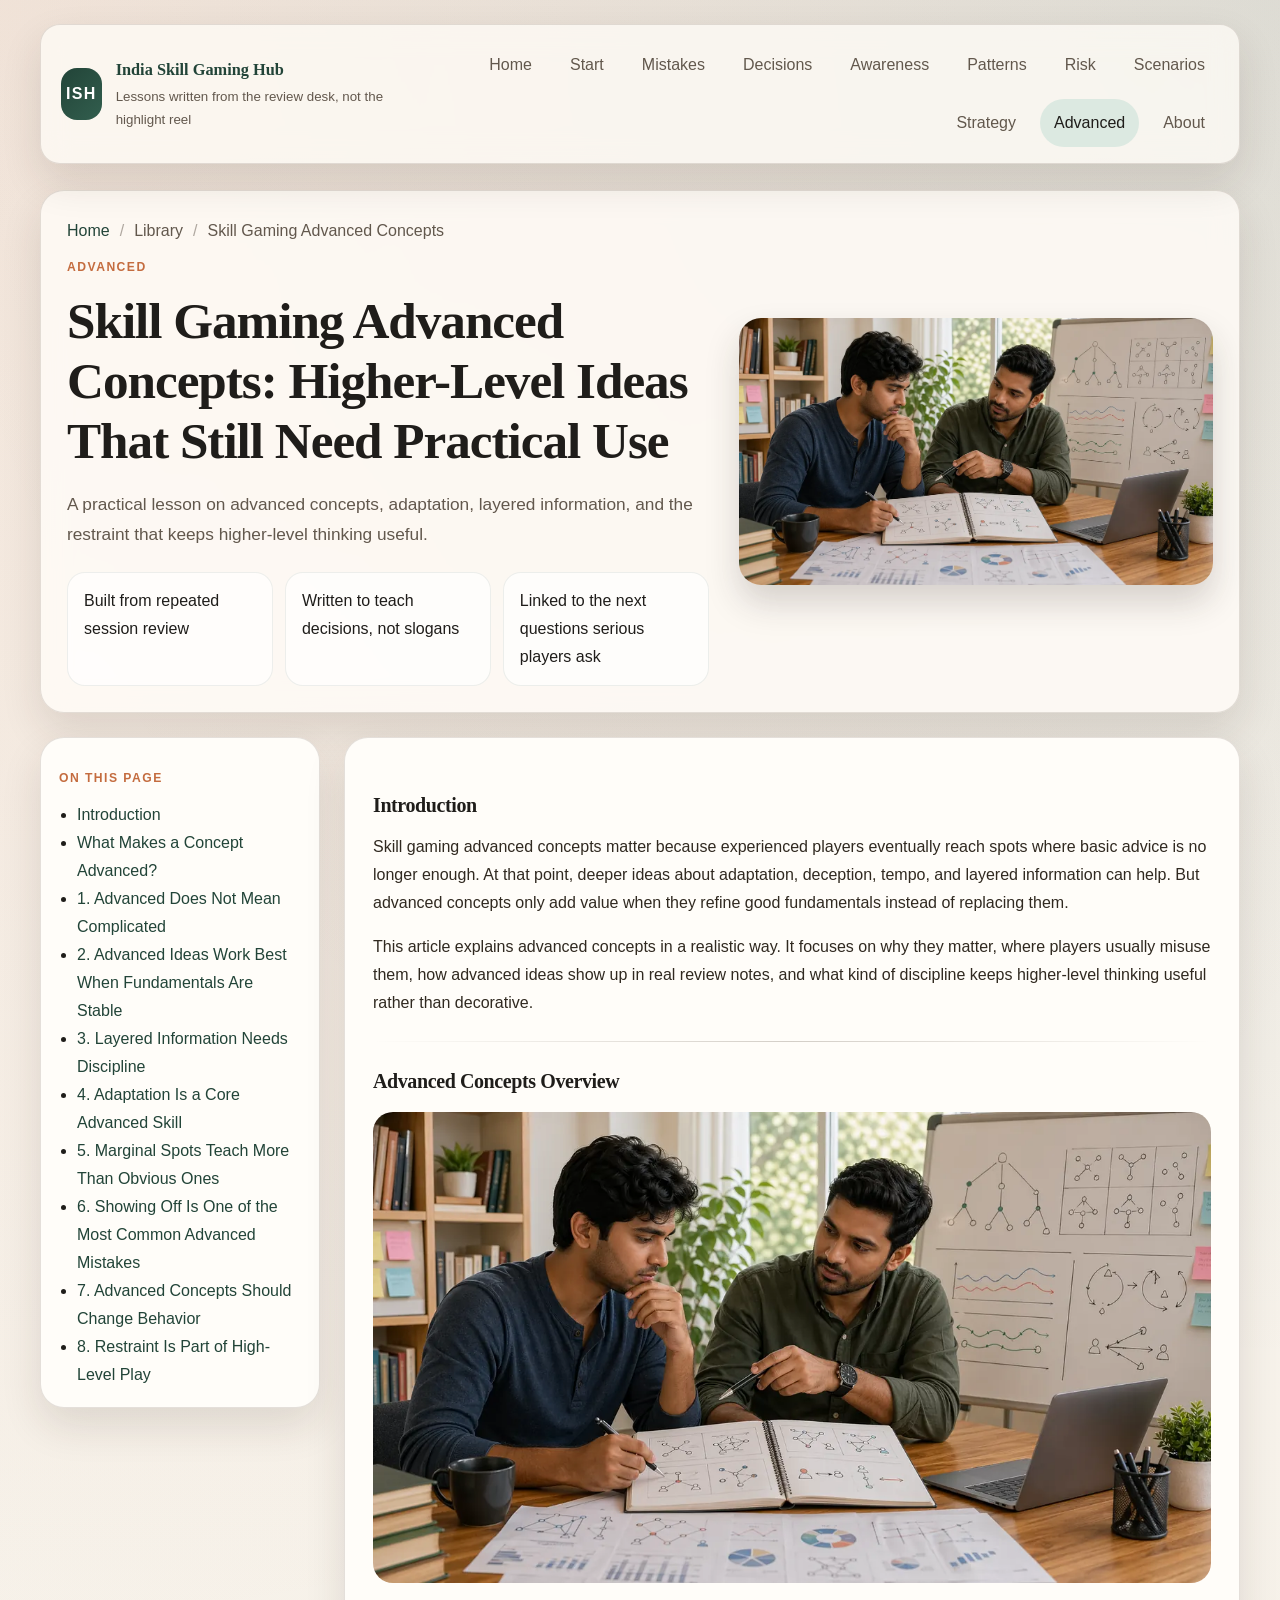
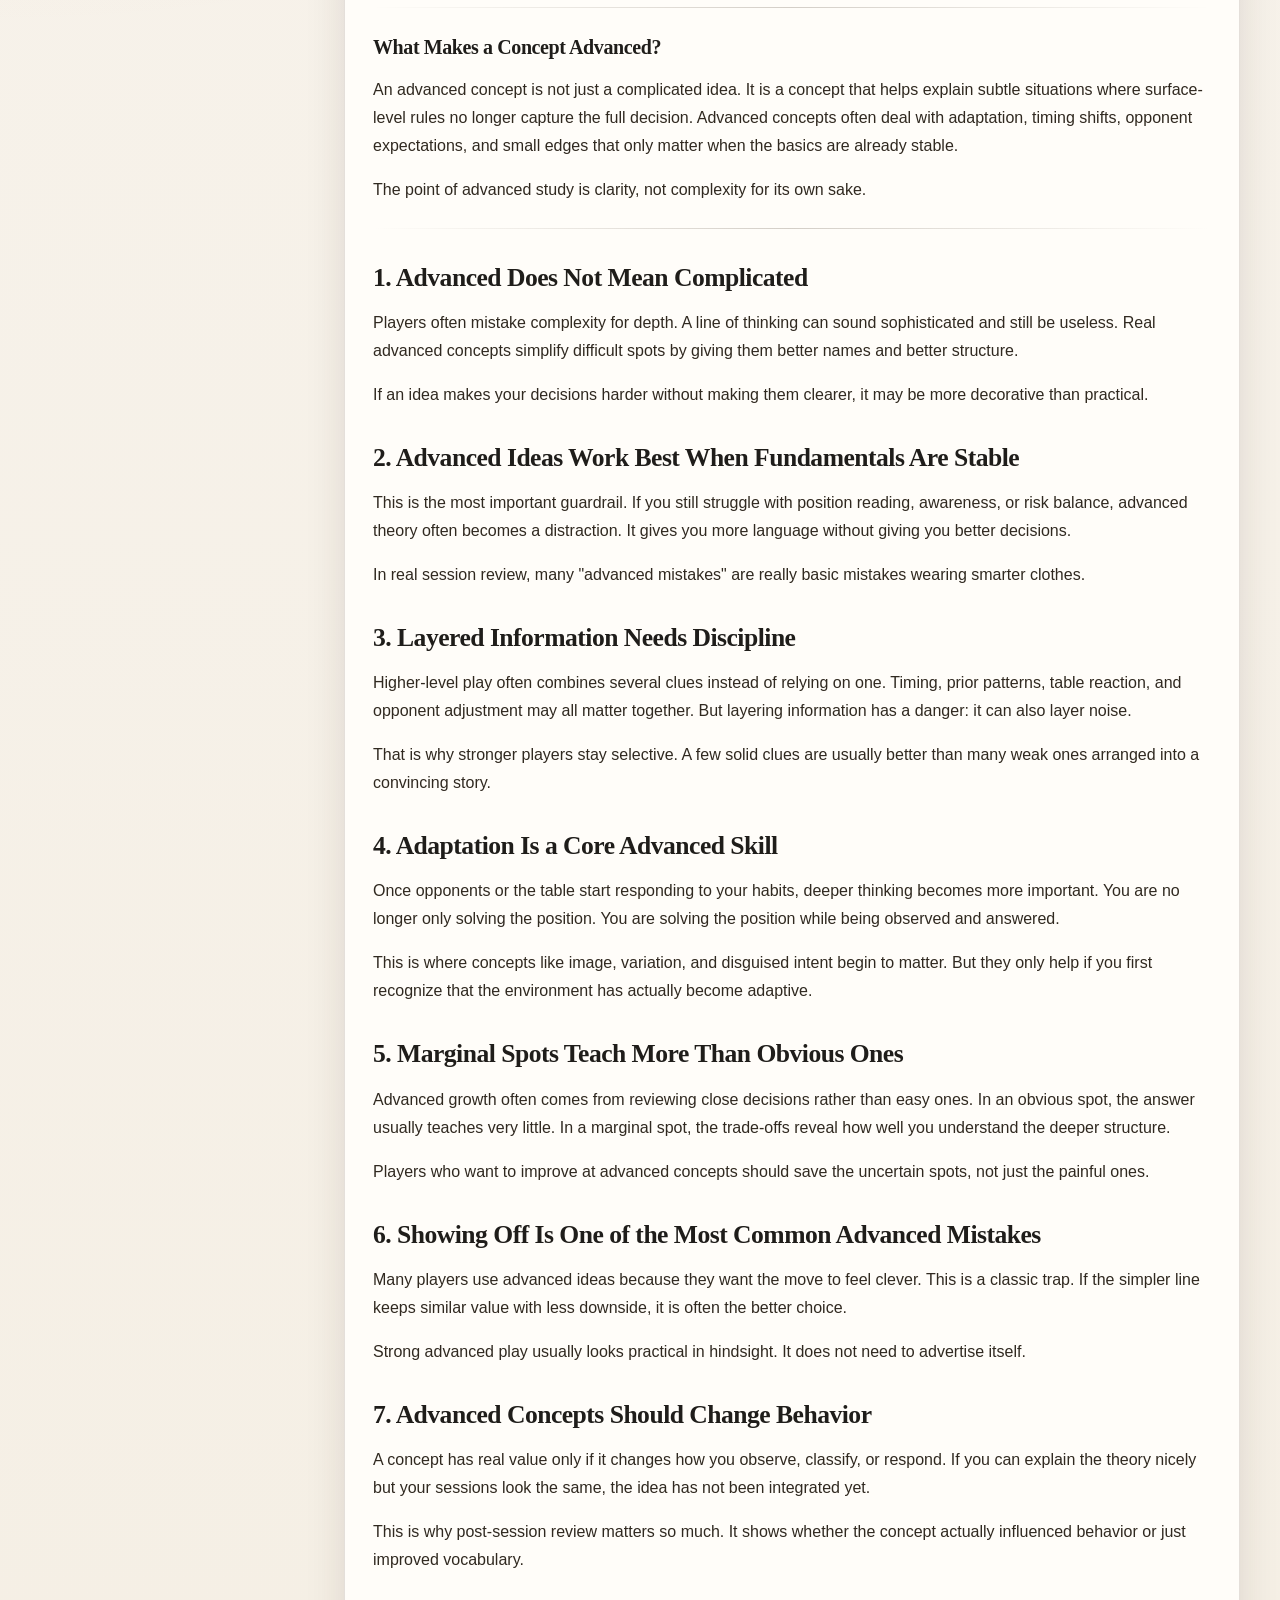
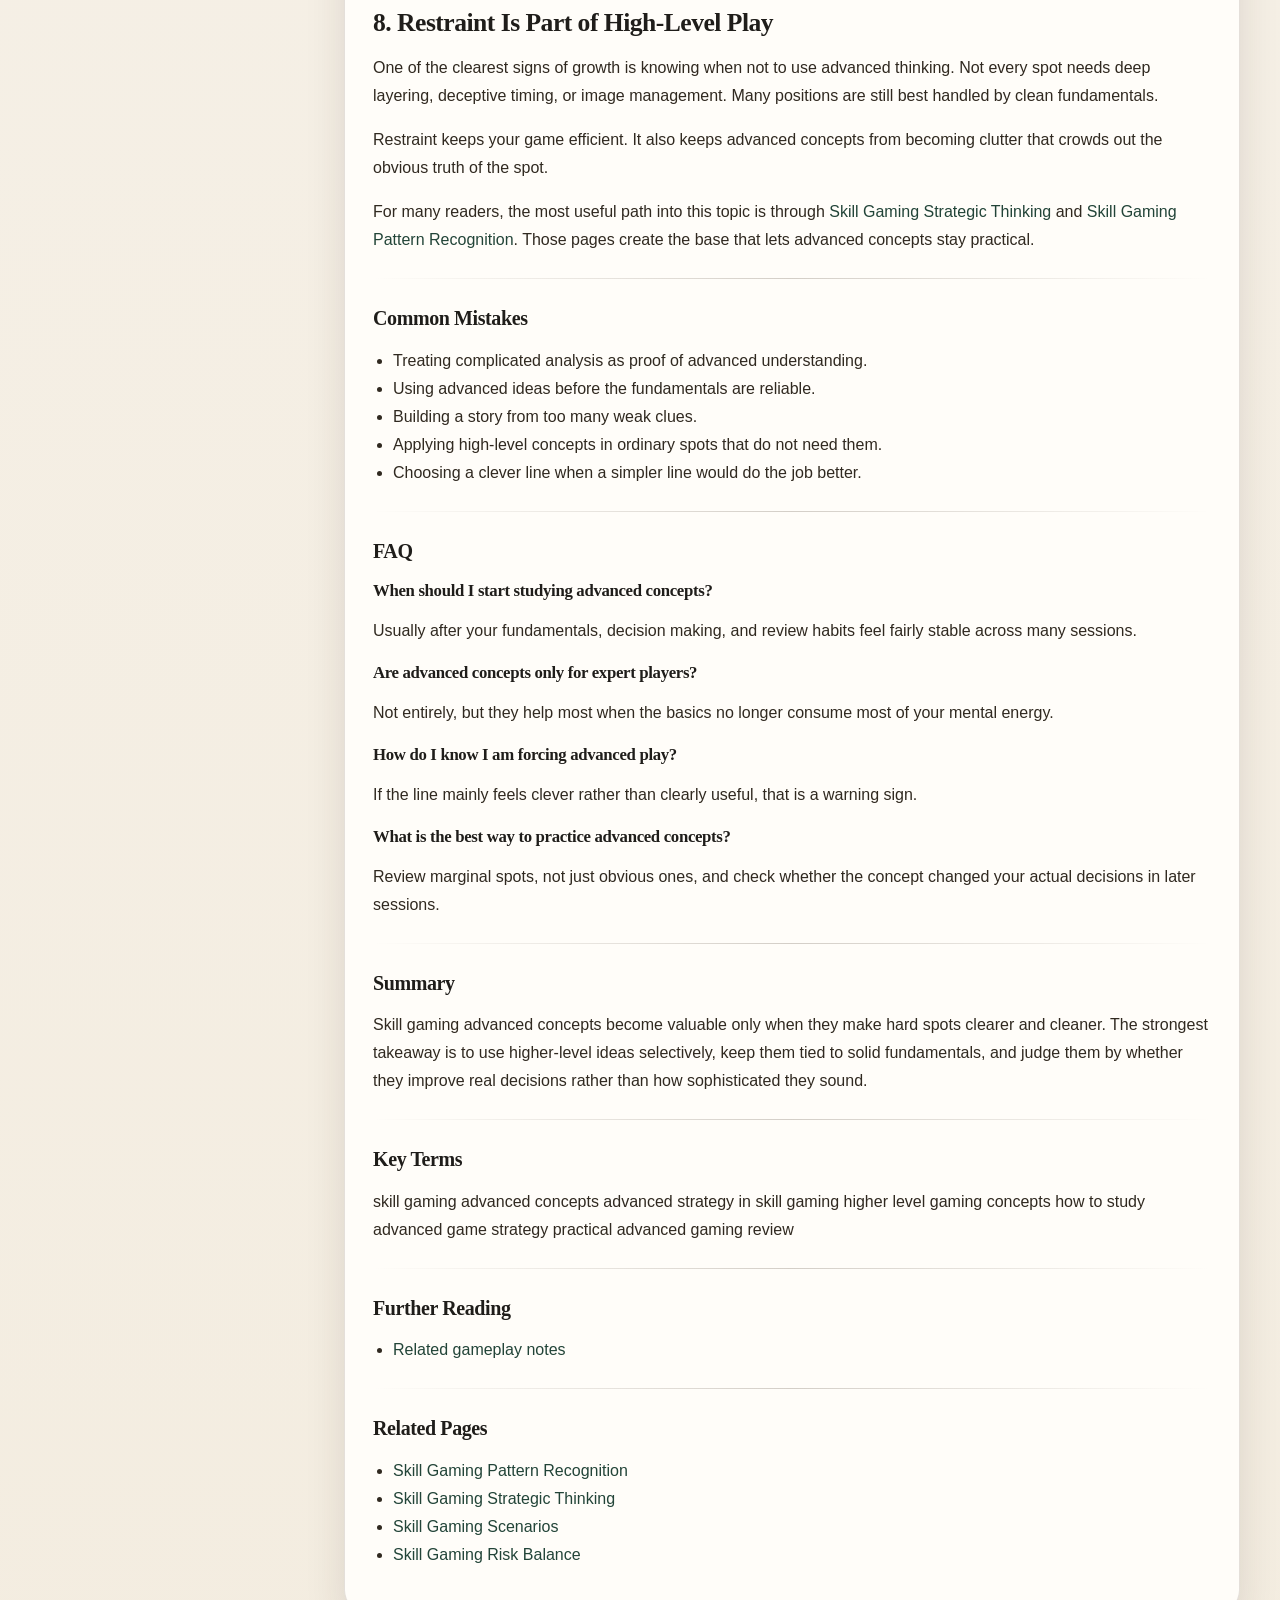
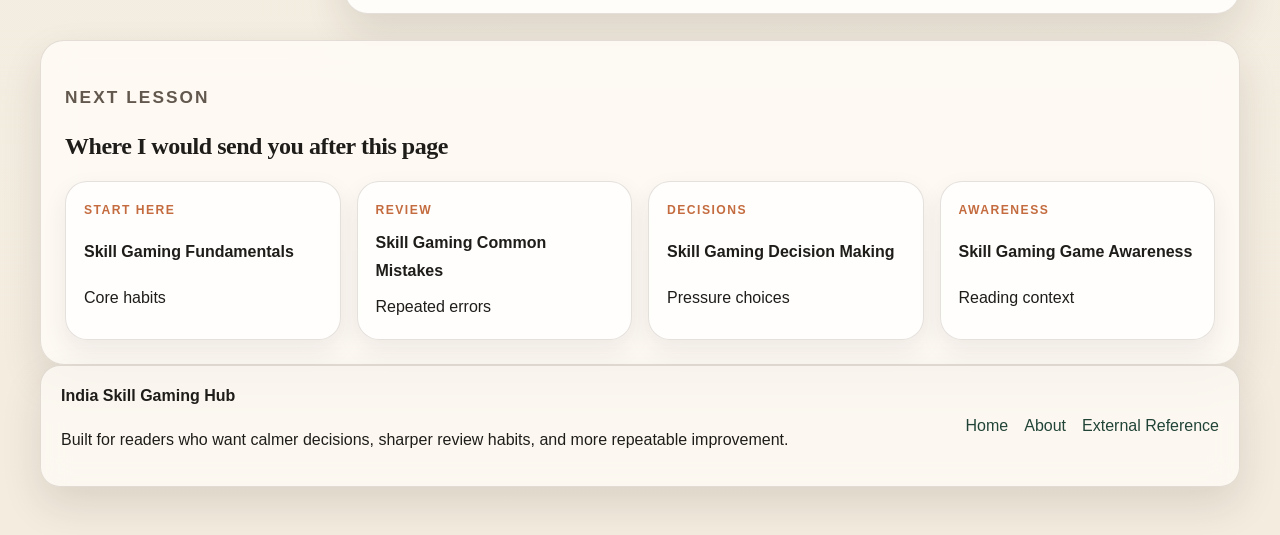
==== advanced-concepts.html @ d425c2c8 "feat: 更新图片格式为webp并优化内容 - 将PNG图片转换为更高效的WEBP格式 - 更新所有内容页面的图片引用 - 优化README和首页内容描述 - 添加移动端导航菜单功能 - 完善网站结" ====
<!doctype html>
<html lang="en">
<head>
  <meta charset="utf-8" />
  <meta name="viewport" content="width=device-width, initial-scale=1" />
  <title>Skill Gaming Advanced Concepts: Higher-Level Ideas That Still Need Practical Use</title>
  <meta name="description" content="A practical lesson on advanced concepts, adaptation, layered information, and the restraint that keeps higher-level thinking useful." />
  <link rel="canonical" href="https://market-lab-cmd.github.io/india-skill-gaming-hub/advanced-concepts.html" />
  <meta property="og:type" content="article" />
  <meta property="og:title" content="Skill Gaming Advanced Concepts: Higher-Level Ideas That Still Need Practical Use" />
  <meta property="og:description" content="A practical lesson on advanced concepts, adaptation, layered information, and the restraint that keeps higher-level thinking useful." />
  <meta property="og:url" content="https://market-lab-cmd.github.io/india-skill-gaming-hub/advanced-concepts.html" />
  <meta property="og:image" content="https://market-lab-cmd.github.io/india-skill-gaming-hub/assets/images/advanced-concepts.webp" />
  <meta name="twitter:card" content="summary_large_image" />
  <meta name="twitter:title" content="Skill Gaming Advanced Concepts: Higher-Level Ideas That Still Need Practical Use" />
  <meta name="twitter:description" content="A practical lesson on advanced concepts, adaptation, layered information, and the restraint that keeps higher-level thinking useful." />
  <meta name="twitter:image" content="https://market-lab-cmd.github.io/india-skill-gaming-hub/assets/images/advanced-concepts.webp" />
  <link rel="stylesheet" href="assets/css/index.css" />
  <script type="application/ld+json">{
  "@context": "https://schema.org",
  "@type": "Article",
  "headline": "Skill Gaming Advanced Concepts: Higher-Level Ideas That Still Need Practical Use",
  "description": "A practical lesson on advanced concepts, adaptation, layered information, and the restraint that keeps higher-level thinking useful.",
  "image": "https://market-lab-cmd.github.io/india-skill-gaming-hub/assets/images/advanced-concepts.webp",
  "url": "https://market-lab-cmd.github.io/india-skill-gaming-hub/advanced-concepts.html",
  "inLanguage": "en",
  "publisher": {
    "@type": "Organization",
    "name": "India Skill Gaming Hub"
  }
}</script>
</head>
<body data-page="advanced-concepts">
  <div class="site-shell">
    <header class="site-header">
      <a class="brand" href="index.html">
        <span class="brand-mark">ISH</span>
        <span>
          <strong>India Skill Gaming Hub</strong>
          <small>Lessons written from the review desk, not the highlight reel</small>
        </span>
      </a>
      <button class="menu-toggle" type="button" aria-expanded="false" aria-controls="site-nav">Menu</button>
      <nav id="site-nav" class="site-nav"><a href="index.html">Home</a><a href="fundamentals.html">Start</a><a href="common-mistakes.html">Mistakes</a><a href="decision-making.html">Decisions</a><a href="game-awareness.html">Awareness</a><a href="pattern-recognition.html">Patterns</a><a href="risk-balance.html">Risk</a><a href="scenarios.html">Scenarios</a><a href="strategic-thinking.html">Strategy</a><a href="advanced-concepts.html" class="active">Advanced</a><a href="readme.html">About</a></nav>
    </header>
    <main>
      <section class="hero article-hero">
        <div class="hero-copy">
          <nav class="breadcrumbs"><a href="index.html">Home</a><span>Library</span><span>Skill Gaming Advanced Concepts</span></nav>
          <p class="eyebrow">Advanced</p>
          <h1>Skill Gaming Advanced Concepts: Higher-Level Ideas That Still Need Practical Use</h1>
          <p class="hero-summary">A practical lesson on advanced concepts, adaptation, layered information, and the restraint that keeps higher-level thinking useful.</p>
          <div class="hero-points">
            <span>Built from repeated session review</span>
            <span>Written to teach decisions, not slogans</span>
            <span>Linked to the next questions serious players ask</span>
          </div>
        </div>
        <div class="hero-visual">
          <img src="assets/images/advanced-concepts.webp" alt="Skill Gaming Advanced Concepts: Higher-Level Ideas That Still Need Practical Use" loading="eager" />
        </div>
      </section>
      <section class="page-layout">
        <aside class="page-toc"><div class="toc-card"><p class="toc-label">On This Page</p><ul><li><a href="#introduction">Introduction</a></li><li><a href="#what-makes-a-concept-advanced">What Makes a Concept Advanced?</a></li><li><a href="#1-advanced-does-not-mean-complicated">1. Advanced Does Not Mean Complicated</a></li><li><a href="#2-advanced-ideas-work-best-when-fundamentals-are-stable">2. Advanced Ideas Work Best When Fundamentals Are Stable</a></li><li><a href="#3-layered-information-needs-discipline">3. Layered Information Needs Discipline</a></li><li><a href="#4-adaptation-is-a-core-advanced-skill">4. Adaptation Is a Core Advanced Skill</a></li><li><a href="#5-marginal-spots-teach-more-than-obvious-ones">5. Marginal Spots Teach More Than Obvious Ones</a></li><li><a href="#6-showing-off-is-one-of-the-most-common-advanced-mistakes">6. Showing Off Is One of the Most Common Advanced Mistakes</a></li><li><a href="#7-advanced-concepts-should-change-behavior">7. Advanced Concepts Should Change Behavior</a></li><li><a href="#8-restraint-is-part-of-high-level-play">8. Restraint Is Part of High-Level Play</a></li></ul></div></aside>
        <article class="article-card">
          <div class="article-body"><h3 id="introduction">Introduction</h3>
<p>Skill gaming advanced concepts matter because experienced players eventually reach spots where basic advice is no longer enough. At that point, deeper ideas about adaptation, deception, tempo, and layered information can help. But advanced concepts only add value when they refine good fundamentals instead of replacing them.</p>
<p>This article explains advanced concepts in a realistic way. It focuses on why they matter, where players usually misuse them, how advanced ideas show up in real review notes, and what kind of discipline keeps higher-level thinking useful rather than decorative.</p>
<hr class="divider" />
<h3 id="advanced-concepts-overview">Advanced Concepts Overview</h3>
<figure class="feature-image"><img src="assets/images/advanced-concepts.webp" alt="Skill gaming advanced concepts study scene with layered notes, diagrams, and a calm educational strategy environment" loading="lazy" /></figure>
<hr class="divider" />
<h3 id="what-makes-a-concept-advanced">What Makes a Concept Advanced?</h3>
<p>An advanced concept is not just a complicated idea. It is a concept that helps explain subtle situations where surface-level rules no longer capture the full decision. Advanced concepts often deal with adaptation, timing shifts, opponent expectations, and small edges that only matter when the basics are already stable.</p>
<p>The point of advanced study is clarity, not complexity for its own sake.</p>
<hr class="divider" />
<section class="article-section"><h2 id="1-advanced-does-not-mean-complicated">1. Advanced Does Not Mean Complicated</h2></section>
<p>Players often mistake complexity for depth. A line of thinking can sound sophisticated and still be useless. Real advanced concepts simplify difficult spots by giving them better names and better structure.</p>
<p>If an idea makes your decisions harder without making them clearer, it may be more decorative than practical.</p>
<section class="article-section"><h2 id="2-advanced-ideas-work-best-when-fundamentals-are-stable">2. Advanced Ideas Work Best When Fundamentals Are Stable</h2></section>
<p>This is the most important guardrail. If you still struggle with position reading, awareness, or risk balance, advanced theory often becomes a distraction. It gives you more language without giving you better decisions.</p>
<p>In real session review, many &quot;advanced mistakes&quot; are really basic mistakes wearing smarter clothes.</p>
<section class="article-section"><h2 id="3-layered-information-needs-discipline">3. Layered Information Needs Discipline</h2></section>
<p>Higher-level play often combines several clues instead of relying on one. Timing, prior patterns, table reaction, and opponent adjustment may all matter together. But layering information has a danger: it can also layer noise.</p>
<p>That is why stronger players stay selective. A few solid clues are usually better than many weak ones arranged into a convincing story.</p>
<section class="article-section"><h2 id="4-adaptation-is-a-core-advanced-skill">4. Adaptation Is a Core Advanced Skill</h2></section>
<p>Once opponents or the table start responding to your habits, deeper thinking becomes more important. You are no longer only solving the position. You are solving the position while being observed and answered.</p>
<p>This is where concepts like image, variation, and disguised intent begin to matter. But they only help if you first recognize that the environment has actually become adaptive.</p>
<section class="article-section"><h2 id="5-marginal-spots-teach-more-than-obvious-ones">5. Marginal Spots Teach More Than Obvious Ones</h2></section>
<p>Advanced growth often comes from reviewing close decisions rather than easy ones. In an obvious spot, the answer usually teaches very little. In a marginal spot, the trade-offs reveal how well you understand the deeper structure.</p>
<p>Players who want to improve at advanced concepts should save the uncertain spots, not just the painful ones.</p>
<section class="article-section"><h2 id="6-showing-off-is-one-of-the-most-common-advanced-mistakes">6. Showing Off Is One of the Most Common Advanced Mistakes</h2></section>
<p>Many players use advanced ideas because they want the move to feel clever. This is a classic trap. If the simpler line keeps similar value with less downside, it is often the better choice.</p>
<p>Strong advanced play usually looks practical in hindsight. It does not need to advertise itself.</p>
<section class="article-section"><h2 id="7-advanced-concepts-should-change-behavior">7. Advanced Concepts Should Change Behavior</h2></section>
<p>A concept has real value only if it changes how you observe, classify, or respond. If you can explain the theory nicely but your sessions look the same, the idea has not been integrated yet.</p>
<p>This is why post-session review matters so much. It shows whether the concept actually influenced behavior or just improved vocabulary.</p>
<section class="article-section"><h2 id="8-restraint-is-part-of-high-level-play">8. Restraint Is Part of High-Level Play</h2></section>
<p>One of the clearest signs of growth is knowing when not to use advanced thinking. Not every spot needs deep layering, deceptive timing, or image management. Many positions are still best handled by clean fundamentals.</p>
<p>Restraint keeps your game efficient. It also keeps advanced concepts from becoming clutter that crowds out the obvious truth of the spot.</p>
<p>For many readers, the most useful path into this topic is through <a href="strategic-thinking.html">Skill Gaming Strategic Thinking</a> and <a href="pattern-recognition.html">Skill Gaming Pattern Recognition</a>. Those pages create the base that lets advanced concepts stay practical.</p>
<hr class="divider" />
<h3 id="common-mistakes">Common Mistakes</h3>
<ul><li>Treating complicated analysis as proof of advanced understanding.</li><li>Using advanced ideas before the fundamentals are reliable.</li><li>Building a story from too many weak clues.</li><li>Applying high-level concepts in ordinary spots that do not need them.</li><li>Choosing a clever line when a simpler line would do the job better.</li></ul>
<hr class="divider" />
<h3 id="faq">FAQ</h3>
<h4 id="8-restraint-is-part-of-high-level-play-when-should-i-start-studying-advanced-concepts">When should I start studying advanced concepts?</h4>
<p>Usually after your fundamentals, decision making, and review habits feel fairly stable across many sessions.</p>
<h4 id="8-restraint-is-part-of-high-level-play-are-advanced-concepts-only-for-expert-players">Are advanced concepts only for expert players?</h4>
<p>Not entirely, but they help most when the basics no longer consume most of your mental energy.</p>
<h4 id="8-restraint-is-part-of-high-level-play-how-do-i-know-i-am-forcing-advanced-play">How do I know I am forcing advanced play?</h4>
<p>If the line mainly feels clever rather than clearly useful, that is a warning sign.</p>
<h4 id="8-restraint-is-part-of-high-level-play-what-is-the-best-way-to-practice-advanced-concepts">What is the best way to practice advanced concepts?</h4>
<p>Review marginal spots, not just obvious ones, and check whether the concept changed your actual decisions in later sessions.</p>
<hr class="divider" />
<h3 id="summary">Summary</h3>
<p>Skill gaming advanced concepts become valuable only when they make hard spots clearer and cleaner. The strongest takeaway is to use higher-level ideas selectively, keep them tied to solid fundamentals, and judge them by whether they improve real decisions rather than how sophisticated they sound.</p>
<hr class="divider" />
<h3 id="key-terms">Key Terms</h3>
<p>skill gaming advanced concepts advanced strategy in skill gaming higher level gaming concepts how to study advanced game strategy practical advanced gaming review</p>
<hr class="divider" />
<h3 id="further-reading">Further Reading</h3>
<ul><li><a href="https://market-lab-cmd.github.io/india-skill-gaming-hub/" target="_blank" rel="noopener noreferrer">Related gameplay notes</a></li></ul>
<hr class="divider" />
<h3 id="related-pages">Related Pages</h3>
<ul><li><a href="pattern-recognition.html">Skill Gaming Pattern Recognition</a></li><li><a href="strategic-thinking.html">Skill Gaming Strategic Thinking</a></li><li><a href="scenarios.html">Skill Gaming Scenarios</a></li><li><a href="risk-balance.html">Skill Gaming Risk Balance</a></li></ul></div>
        </article>
      </section>
      <section class="related-strip">
        <div class="section-heading">
          <p class="eyebrow">Next Lesson</p>
          <h2>Where I would send you after this page</h2>
        </div>
        <div class="mini-grid"><a class="mini-card" href="fundamentals.html"><span class="mini-eyebrow">Start Here</span><strong>Skill Gaming Fundamentals</strong><span>Core habits</span></a><a class="mini-card" href="common-mistakes.html"><span class="mini-eyebrow">Review</span><strong>Skill Gaming Common Mistakes</strong><span>Repeated errors</span></a><a class="mini-card" href="decision-making.html"><span class="mini-eyebrow">Decisions</span><strong>Skill Gaming Decision Making</strong><span>Pressure choices</span></a><a class="mini-card" href="game-awareness.html"><span class="mini-eyebrow">Awareness</span><strong>Skill Gaming Game Awareness</strong><span>Reading context</span></a></div>
      </section>
    </main>
    <footer class="site-footer">
      <div>
        <strong>India Skill Gaming Hub</strong>
        <p>Built for readers who want calmer decisions, sharper review habits, and more repeatable improvement.</p>
      </div>
      <div class="footer-links">
        <a href="index.html">Home</a>
        <a href="readme.html">About</a>
        <a href="https://market-lab-cmd.github.io/india-skill-gaming-hub/">External Reference</a>
      </div>
    </footer>
  </div>
  <script src="assets/js/index.js"></script>
</body>
</html>
---- assets/css/index.css ----
:root {
  --bg: #f6f0e7;
  --bg-soft: #fbf7f1;
  --surface: rgba(255, 252, 247, 0.84);
  --surface-strong: #fffdf9;
  --text: #1f1d1a;
  --muted: #62584d;
  --line: rgba(73, 58, 42, 0.15);
  --brand: #224438;
  --brand-soft: #dce9e1;
  --accent: #c46c3f;
  --shadow: 0 18px 40px rgba(49, 37, 25, 0.12);
  --radius: 24px;
  --radius-sm: 16px;
  --content-width: 1200px;
}

* {
  box-sizing: border-box;
}

html {
  scroll-behavior: smooth;
}

body {
  margin: 0;
  color: var(--text);
  background:
    radial-gradient(circle at top left, rgba(196, 108, 63, 0.12), transparent 30%),
    radial-gradient(circle at top right, rgba(34, 68, 56, 0.12), transparent 25%),
    linear-gradient(180deg, #f8f4ee 0%, #f3ecdf 100%);
  font-family: "Segoe UI", "Trebuchet MS", Arial, sans-serif;
  line-height: 1.75;
}

img {
  max-width: 100%;
  display: block;
}

a {
  color: var(--brand);
  text-decoration: none;
}

a:hover {
  text-decoration: underline;
}

code {
  padding: 0.12rem 0.42rem;
  border-radius: 999px;
  background: rgba(34, 68, 56, 0.08);
  font-family: Consolas, "Courier New", monospace;
  font-size: 0.95em;
}

.site-shell {
  width: min(calc(100% - 32px), var(--content-width));
  margin: 0 auto;
  padding: 24px 0 48px;
}

.site-header,
.site-footer,
.hero,
.story-panel,
.hub-grid-section,
.pathway-panel,
.article-card,
.toc-card,
.related-strip {
  backdrop-filter: blur(14px);
}

.site-header,
.site-footer {
  display: flex;
  align-items: center;
  justify-content: space-between;
  gap: 20px;
  padding: 16px 20px;
  border: 1px solid var(--line);
  border-radius: 20px;
  background: rgba(255, 252, 247, 0.75);
  box-shadow: var(--shadow);
}

.site-header {
  position: sticky;
  top: 14px;
  z-index: 10;
}

.brand {
  display: inline-flex;
  align-items: center;
  gap: 14px;
  min-width: 0;
}

.brand:hover {
  text-decoration: none;
}

.brand-mark {
  display: inline-grid;
  place-items: center;
  width: 52px;
  height: 52px;
  border-radius: 16px;
  background: linear-gradient(135deg, var(--brand), #325e4e);
  color: #fff;
  font-weight: 700;
  letter-spacing: 0.08em;
}

.brand strong,
.brand small {
  display: block;
}

.brand strong {
  font-family: "Palatino Linotype", "Book Antiqua", Palatino, serif;
  font-size: 1.02rem;
}

.brand small {
  color: var(--muted);
}

.site-nav {
  display: flex;
  flex-wrap: wrap;
  gap: 10px;
  justify-content: flex-end;
}

.site-nav a {
  padding: 10px 14px;
  border-radius: 999px;
  color: var(--muted);
  transition: 0.2s ease;
}

.site-nav a.active,
.site-nav a:hover {
  color: var(--text);
  background: var(--brand-soft);
  text-decoration: none;
}

.menu-toggle {
  display: none;
  border: 0;
  background: var(--brand);
  color: #fff;
  border-radius: 999px;
  padding: 10px 16px;
  font: inherit;
}

.hero,
.story-panel,
.hub-grid-section,
.pathway-panel,
.related-strip {
  margin-top: 26px;
  border: 1px solid var(--line);
  border-radius: var(--radius);
  background: var(--surface);
  box-shadow: var(--shadow);
}

.hero {
  display: grid;
  grid-template-columns: minmax(0, 1.15fr) minmax(300px, 0.85fr);
  gap: 30px;
  padding: 26px;
  align-items: center;
}

.hero-copy h1,
.section-heading h2,
.article-card h1,
.article-card h2,
.article-card h3,
.article-card h4 {
  font-family: "Palatino Linotype", "Book Antiqua", Palatino, serif;
  line-height: 1.18;
  letter-spacing: -0.02em;
}

.hero-copy h1 {
  margin: 10px 0 14px;
  font-size: clamp(2.4rem, 4vw, 4.6rem);
}

.eyebrow,
.toc-label,
.guide-meta,
.mini-eyebrow {
  text-transform: uppercase;
  letter-spacing: 0.12em;
  font-weight: 700;
  font-size: 0.76rem;
  color: var(--accent);
}

.hero-summary,
.section-heading p,
.article-intro p:first-child {
  font-size: 1.08rem;
  color: var(--muted);
}

.hero-points,
.hero-actions,
.pathway-steps,
.story-grid,
.guide-grid,
.mini-grid {
  display: grid;
}

.hero-points {
  grid-template-columns: repeat(3, minmax(0, 1fr));
  gap: 12px;
  margin-top: 22px;
}

.hero-points span,
.path-step {
  padding: 14px 16px;
  border-radius: 18px;
  background: rgba(255, 255, 255, 0.64);
  border: 1px solid rgba(34, 68, 56, 0.08);
}

.hero-actions {
  grid-template-columns: repeat(2, max-content);
  gap: 12px;
  margin-top: 20px;
}

.button {
  display: inline-flex;
  align-items: center;
  justify-content: center;
  min-height: 48px;
  padding: 0 20px;
  border-radius: 999px;
  font-weight: 700;
}

.button.primary {
  color: #fff;
  background: linear-gradient(135deg, var(--brand), #335e4f);
}

.button.secondary {
  color: var(--brand);
  background: rgba(34, 68, 56, 0.08);
}

.button:hover {
  text-decoration: none;
}

.hero-visual img,
.guide-card img {
  width: 100%;
  height: auto;
  object-fit: cover;
  border-radius: 22px;
  box-shadow: 0 18px 34px rgba(44, 34, 25, 0.18);
}

.story-panel,
.hub-grid-section,
.pathway-panel,
.related-strip {
  padding: 24px;
}

.section-heading {
  margin-bottom: 20px;
}

.story-grid {
  grid-template-columns: repeat(3, minmax(0, 1fr));
  gap: 18px;
}

.story-card,
.guide-card,
.mini-card {
  border-radius: 22px;
  border: 1px solid var(--line);
  background: rgba(255, 255, 255, 0.72);
  box-shadow: 0 10px 24px rgba(52, 40, 28, 0.08);
}

.story-card {
  padding: 20px;
}

.guide-grid {
  grid-template-columns: repeat(3, minmax(0, 1fr));
  gap: 20px;
}

.guide-card {
  overflow: hidden;
  color: inherit;
}

.guide-card:hover,
.mini-card:hover {
  transform: translateY(-2px);
  transition: transform 0.2s ease;
  text-decoration: none;
}

.guide-card-copy {
  padding: 18px;
}

.guide-card-copy h3 {
  margin: 6px 0 10px;
  font-size: 1.4rem;
}

.guide-meta {
  display: inline-block;
  margin-top: 10px;
}

.pathway-steps {
  gap: 14px;
}

.path-step {
  display: grid;
  grid-template-columns: 38px 1fr;
  gap: 14px;
  align-items: start;
}

.page-layout {
  display: grid;
  grid-template-columns: minmax(0, 280px) minmax(0, 1fr);
  gap: 24px;
  align-items: start;
  margin-top: 24px;
}

.page-toc {
  position: sticky;
  top: 110px;
}

.toc-card,
.article-card {
  border: 1px solid var(--line);
  border-radius: var(--radius);
  background: var(--surface-strong);
  box-shadow: var(--shadow);
}

.toc-card {
  padding: 18px;
}

.toc-card ul {
  margin: 12px 0 0;
  padding-left: 18px;
}

.article-card {
  padding: 28px;
}

.article-card h2 {
  margin-top: 34px;
  margin-bottom: 10px;
  font-size: clamp(1.5rem, 2vw, 2rem);
}

.article-card h3 {
  margin-top: 28px;
  margin-bottom: 10px;
  font-size: 1.25rem;
}

.article-card h4 {
  margin-top: 18px;
  margin-bottom: 8px;
  font-size: 1.05rem;
}

.article-card p,
.article-card li {
  color: #302920;
}

.article-card ul {
  padding-left: 20px;
}

.table-wrap {
  overflow-x: auto;
  margin: 18px 0;
}

table {
  width: 100%;
  border-collapse: collapse;
  min-width: 640px;
  border-radius: 16px;
  overflow: hidden;
}

th,
td {
  padding: 12px 14px;
  border: 1px solid var(--line);
  text-align: left;
  vertical-align: top;
}

th {
  background: rgba(34, 68, 56, 0.08);
}

.feature-image {
  margin: 18px 0 24px;
}

.feature-image img {
  border-radius: 20px;
}

.divider {
  border: 0;
  height: 1px;
  margin: 24px 0;
  background: linear-gradient(90deg, transparent, rgba(73, 58, 42, 0.24), transparent);
}

.breadcrumbs {
  display: inline-flex;
  gap: 10px;
  flex-wrap: wrap;
  color: var(--muted);
}

.breadcrumbs span::before {
  content: "/";
  margin-right: 10px;
  color: rgba(98, 88, 77, 0.5);
}

.mini-grid {
  grid-template-columns: repeat(4, minmax(0, 1fr));
  gap: 16px;
}

.mini-card {
  padding: 18px;
  display: grid;
  gap: 8px;
  color: inherit;
}

.footer-links {
  display: flex;
  flex-wrap: wrap;
  gap: 16px;
}

@media (max-width: 1080px) {
  .hero,
  .page-layout,
  .story-grid,
  .guide-grid,
  .mini-grid {
    grid-template-columns: 1fr;
  }

  .page-toc {
    position: static;
  }
}

@media (max-width: 760px) {
  .site-shell {
    width: min(calc(100% - 20px), var(--content-width));
    padding-top: 14px;
  }

  .site-header,
  .site-footer,
  .hero,
  .story-panel,
  .hub-grid-section,
  .pathway-panel,
  .article-card,
  .related-strip {
    border-radius: 18px;
  }

  .menu-toggle {
    display: inline-flex;
  }

  .site-header {
    flex-wrap: wrap;
  }

  .site-nav {
    display: none;
    width: 100%;
    justify-content: flex-start;
  }

  .site-nav.open {
    display: flex;
  }

  .hero {
    padding: 18px;
  }

  .hero-points,
  .hero-actions {
    grid-template-columns: 1fr;
  }

  .article-card,
  .story-panel,
  .hub-grid-section,
  .pathway-panel,
  .related-strip {
    padding: 18px;
  }
}
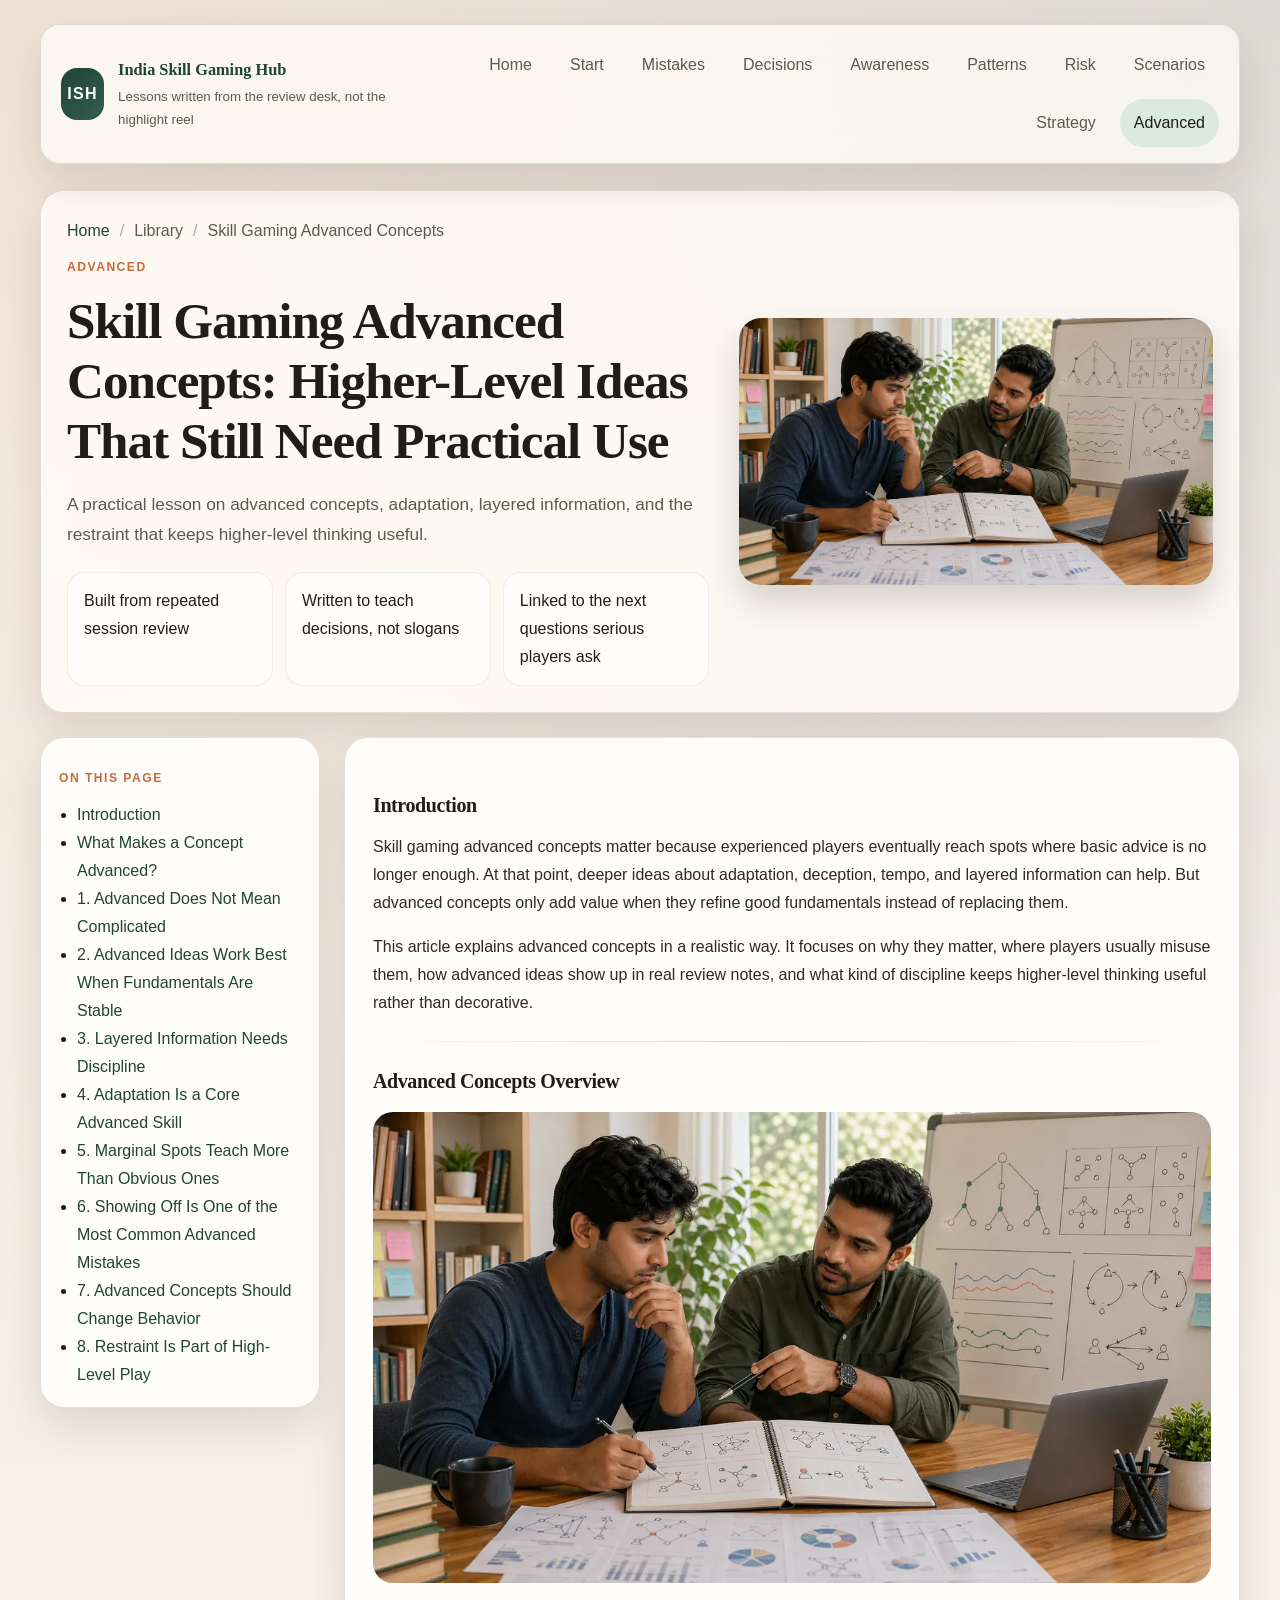
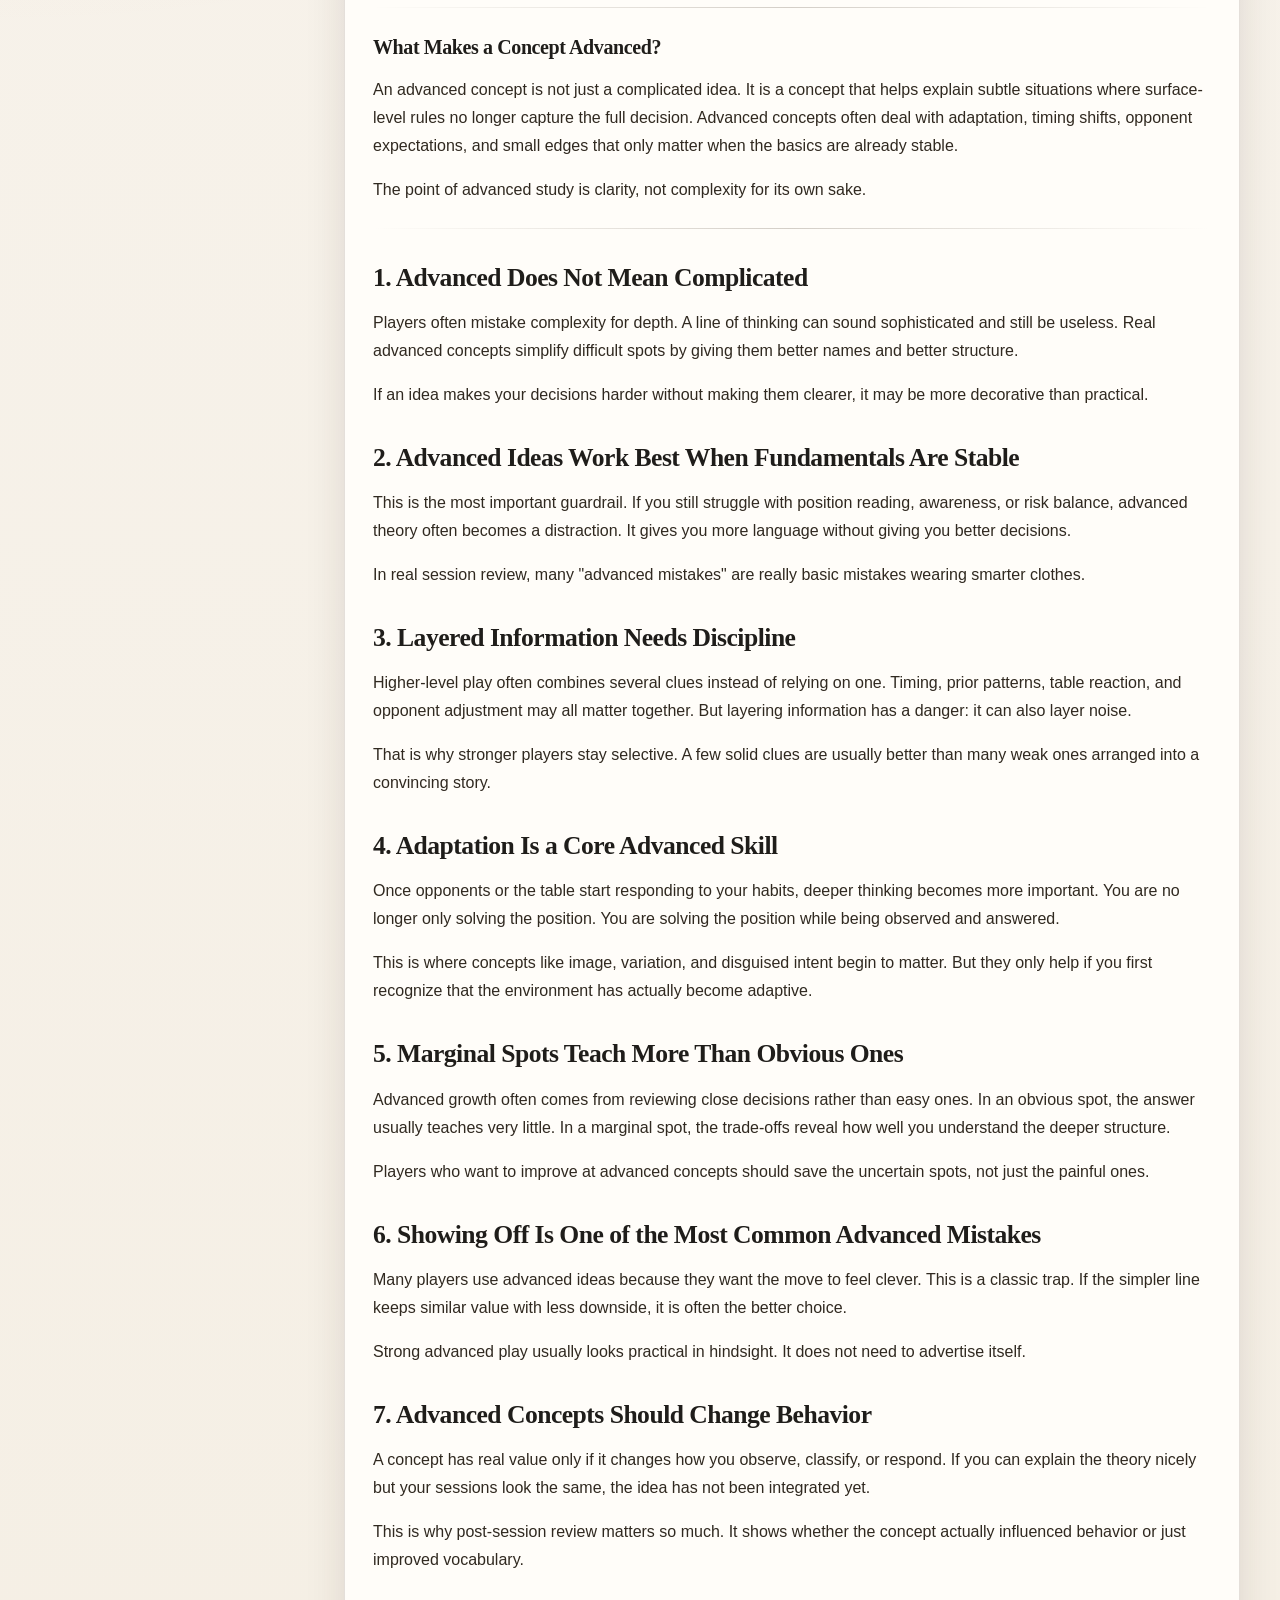
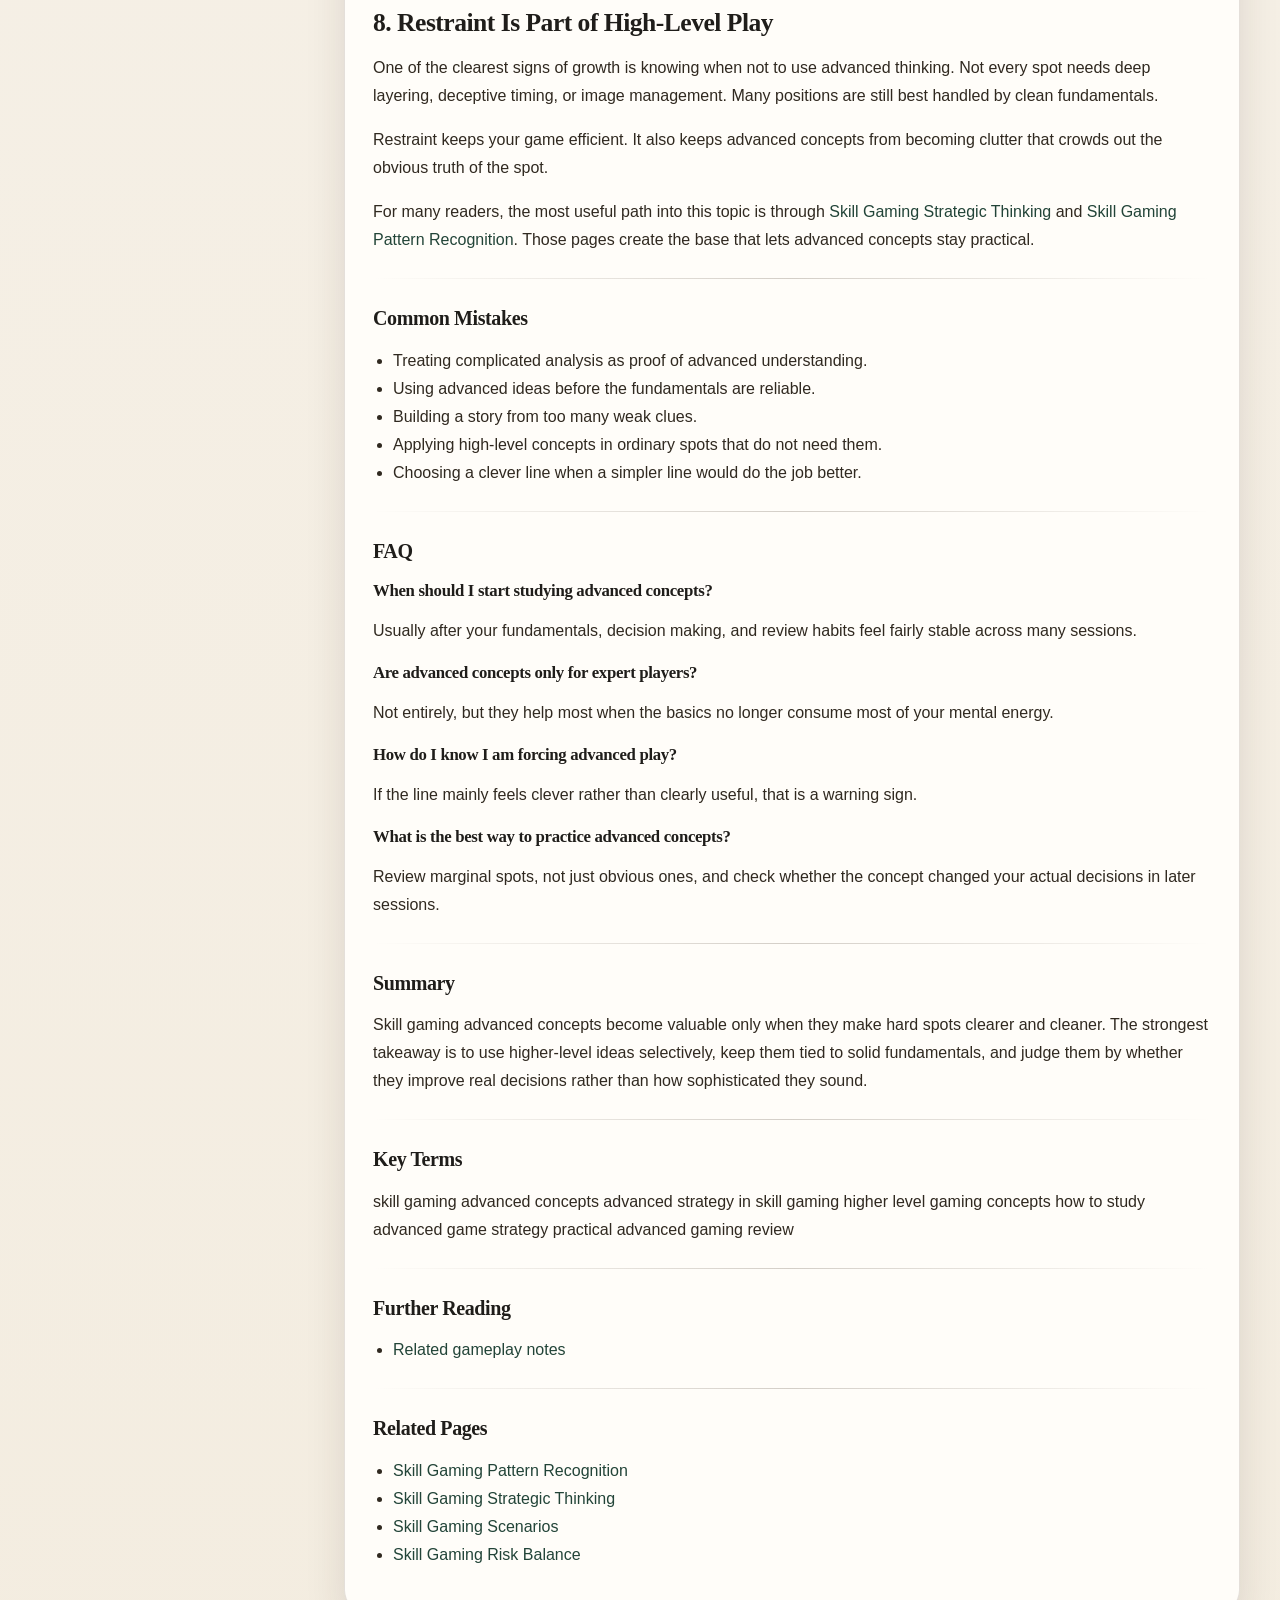
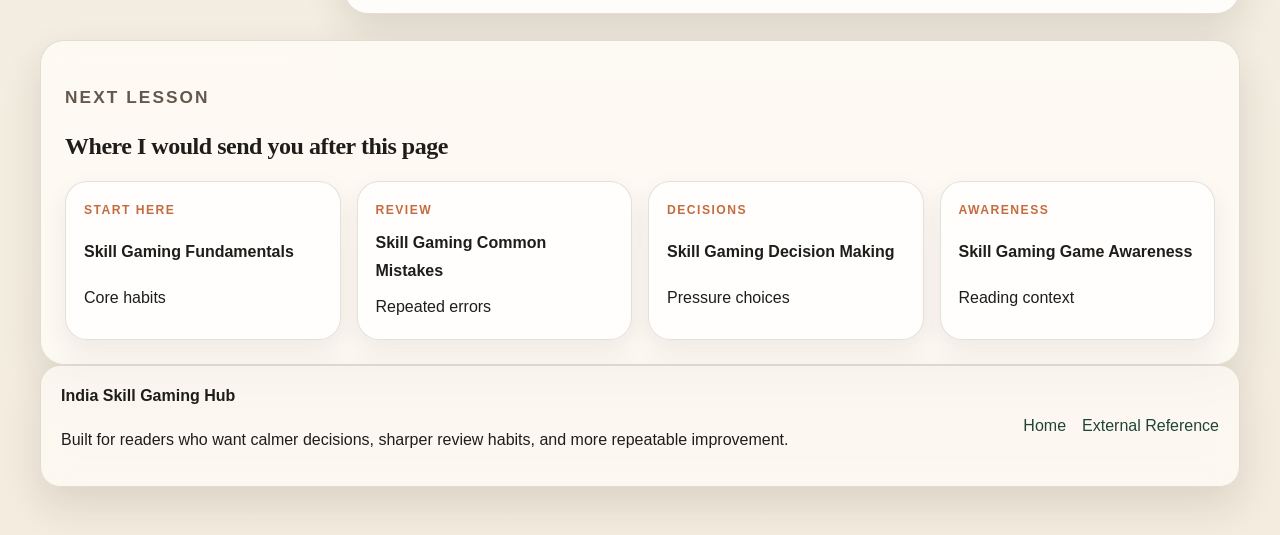
==== commit a6917894: "refactor(导航): 移除所有页面中的"About"链接并删除readme.html文件 移除网站所有页面的导航栏和页脚中的"About"链接，同时删除不再使用的readme.html文件，以简" ====
--- a/advanced-concepts.html
+++ b/advanced-concepts.html
@@ -41,7 +41,7 @@
         </span>
       </a>
       <button class="menu-toggle" type="button" aria-expanded="false" aria-controls="site-nav">Menu</button>
-      <nav id="site-nav" class="site-nav"><a href="index.html">Home</a><a href="fundamentals.html">Start</a><a href="common-mistakes.html">Mistakes</a><a href="decision-making.html">Decisions</a><a href="game-awareness.html">Awareness</a><a href="pattern-recognition.html">Patterns</a><a href="risk-balance.html">Risk</a><a href="scenarios.html">Scenarios</a><a href="strategic-thinking.html">Strategy</a><a href="advanced-concepts.html" class="active">Advanced</a><a href="readme.html">About</a></nav>
+      <nav id="site-nav" class="site-nav"><a href="index.html">Home</a><a href="fundamentals.html">Start</a><a href="common-mistakes.html">Mistakes</a><a href="decision-making.html">Decisions</a><a href="game-awareness.html">Awareness</a><a href="pattern-recognition.html">Patterns</a><a href="risk-balance.html">Risk</a><a href="scenarios.html">Scenarios</a><a href="strategic-thinking.html">Strategy</a><a href="advanced-concepts.html" class="active">Advanced</a></nav>
     </header>
     <main>
       <section class="hero article-hero">
@@ -141,7 +141,6 @@
       </div>
       <div class="footer-links">
         <a href="index.html">Home</a>
-        <a href="readme.html">About</a>
         <a href="https://market-lab-cmd.github.io/india-skill-gaming-hub/">External Reference</a>
       </div>
     </footer>
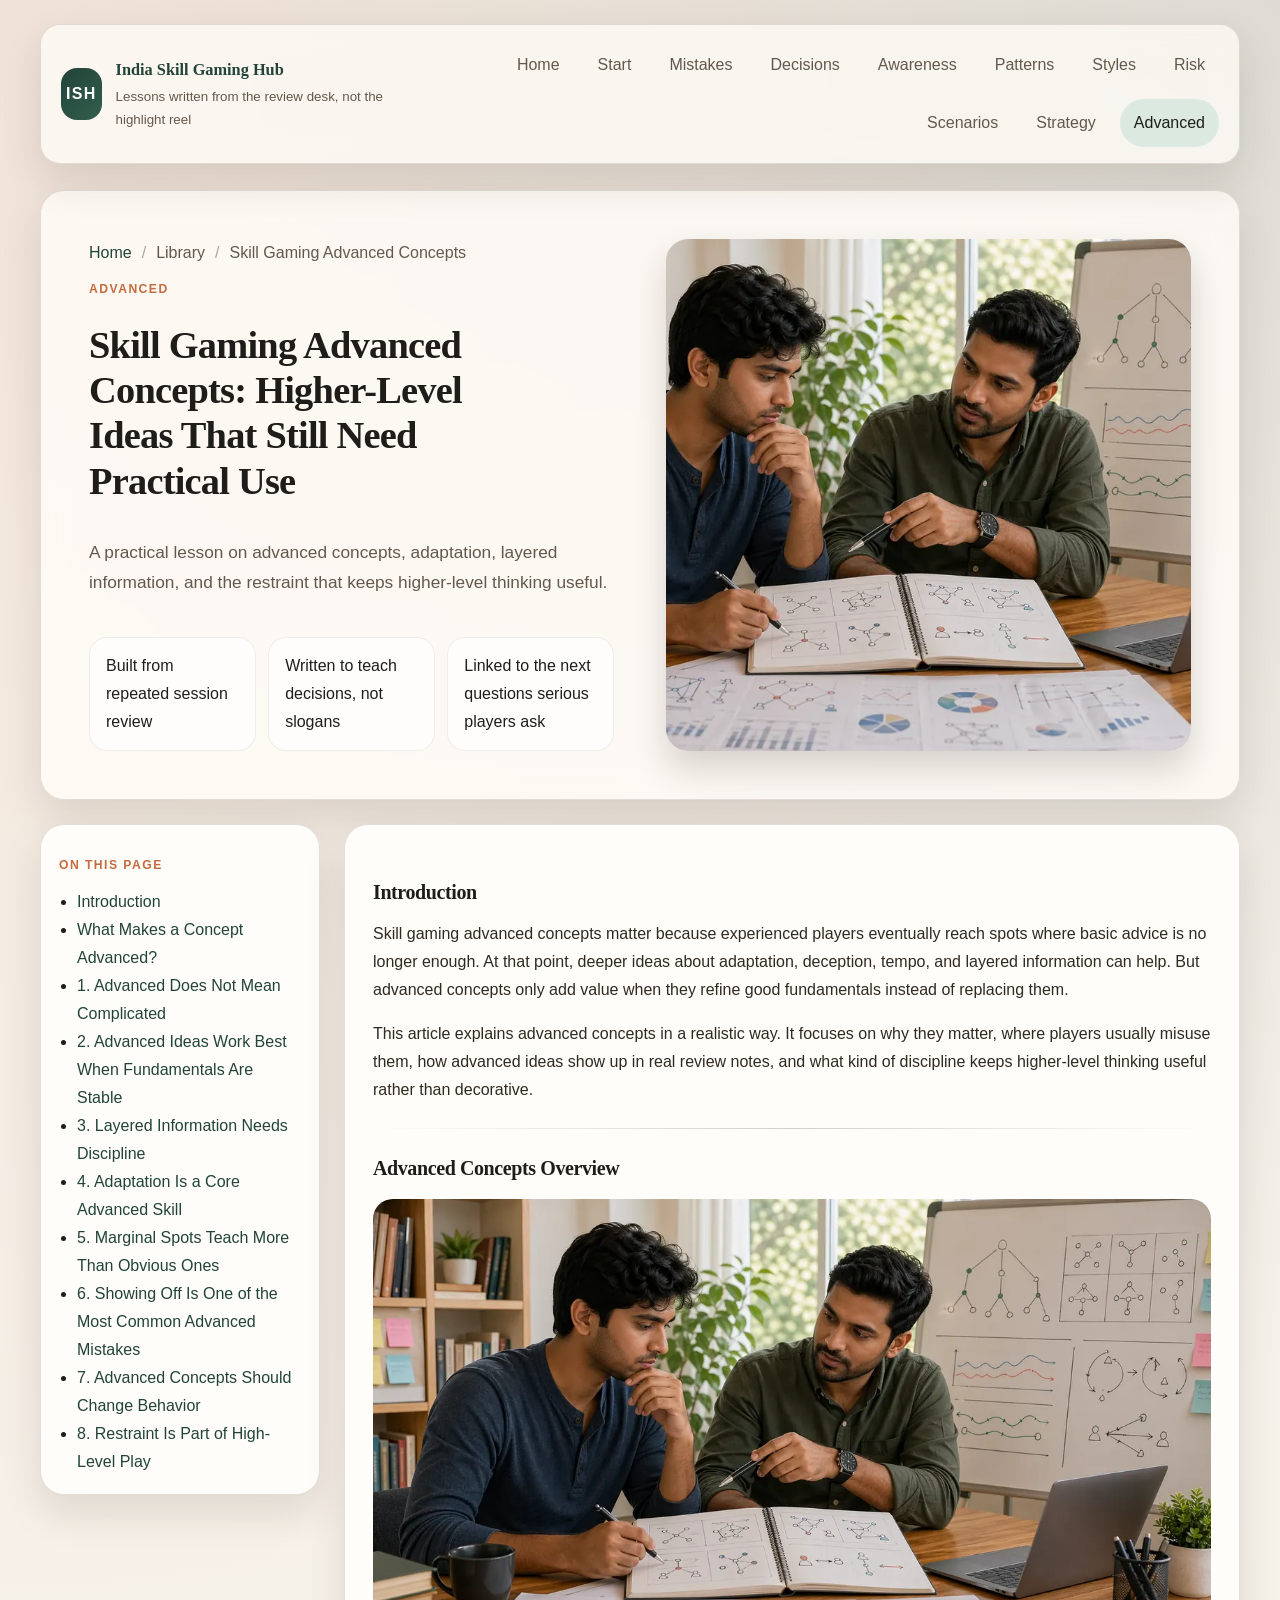
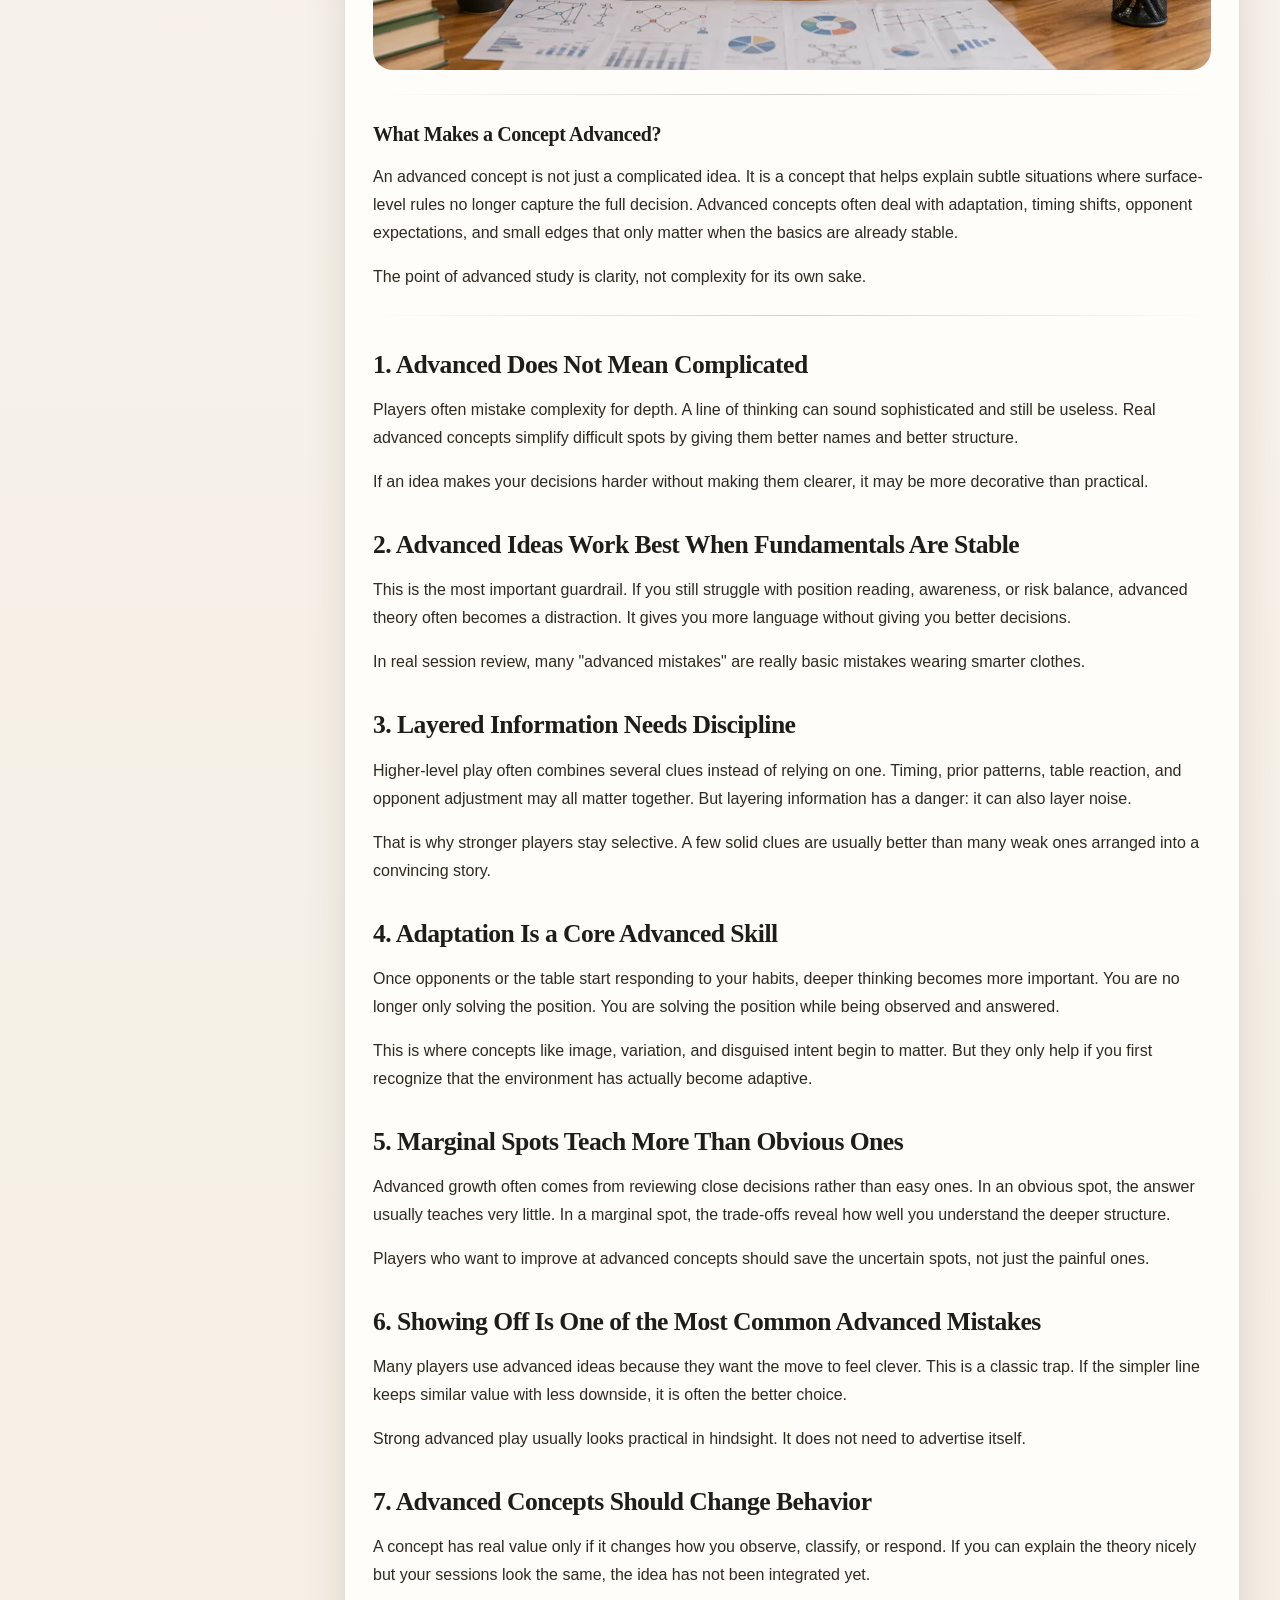
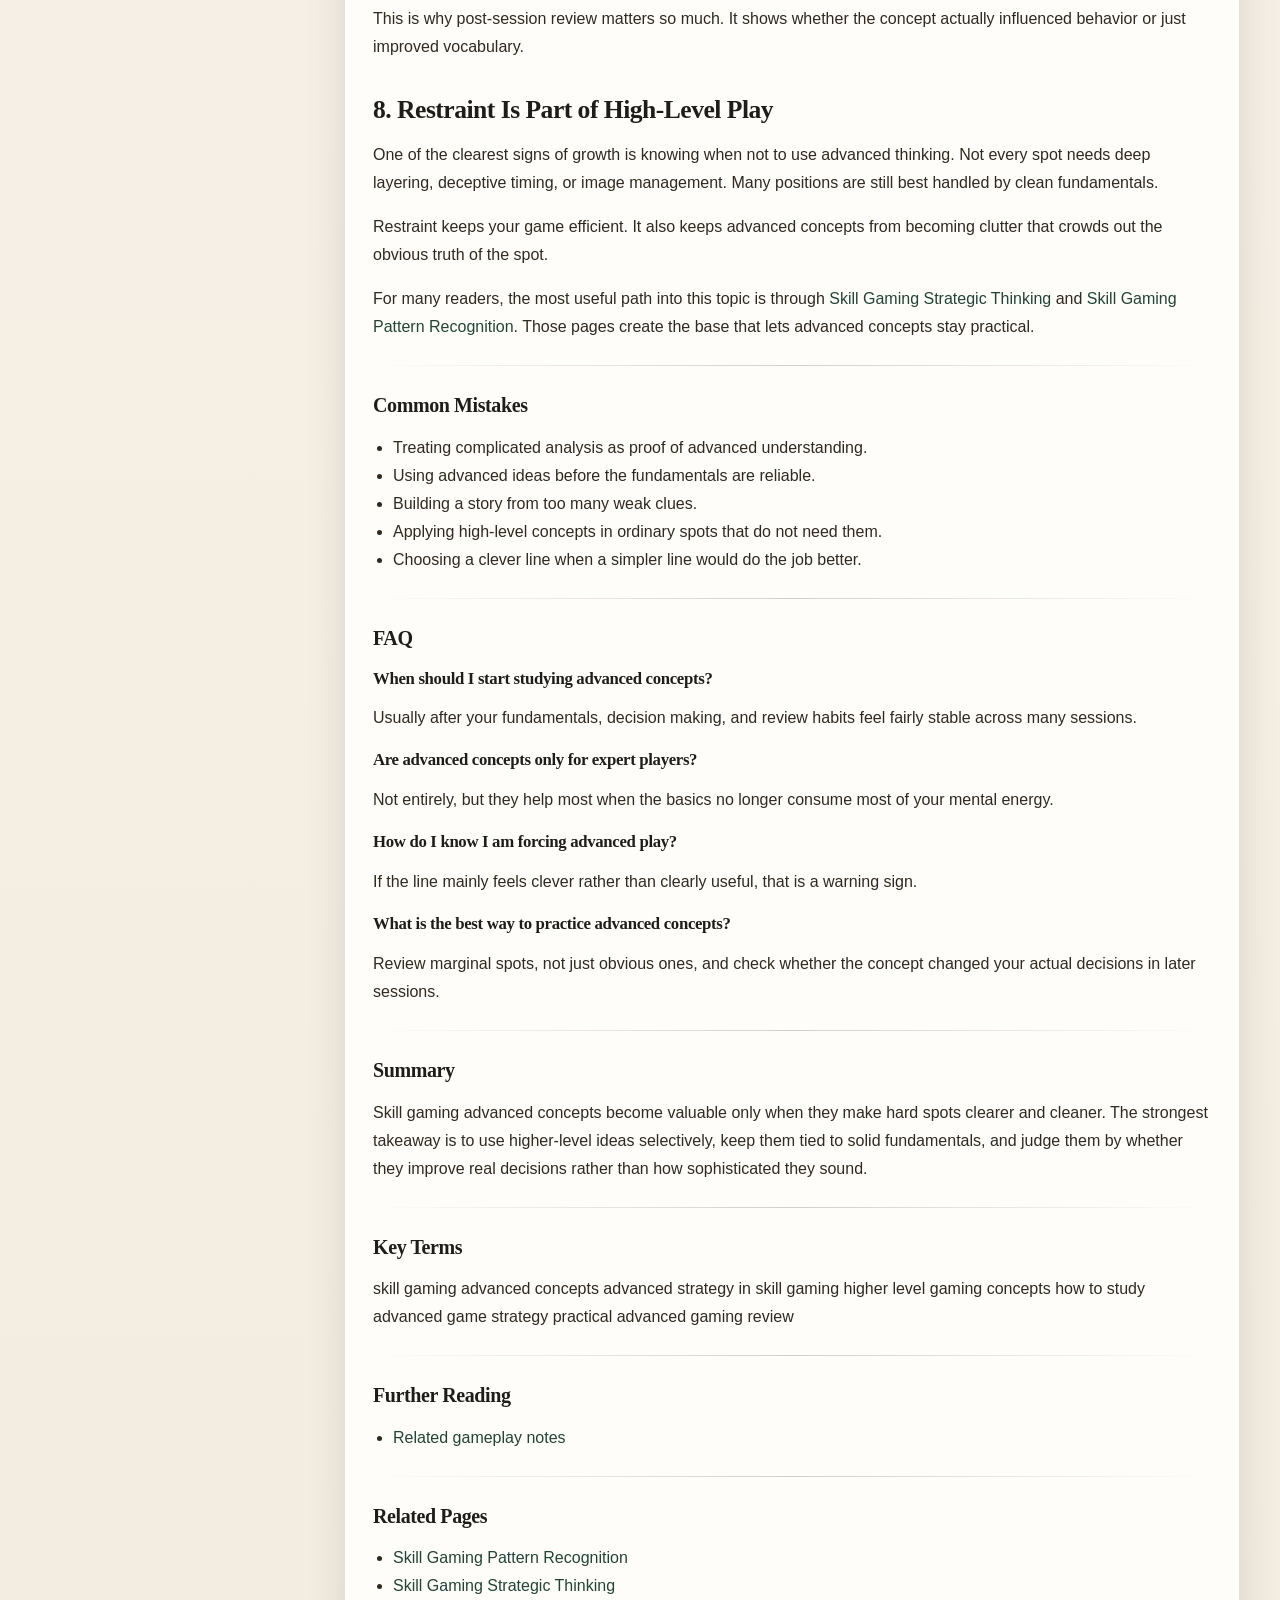
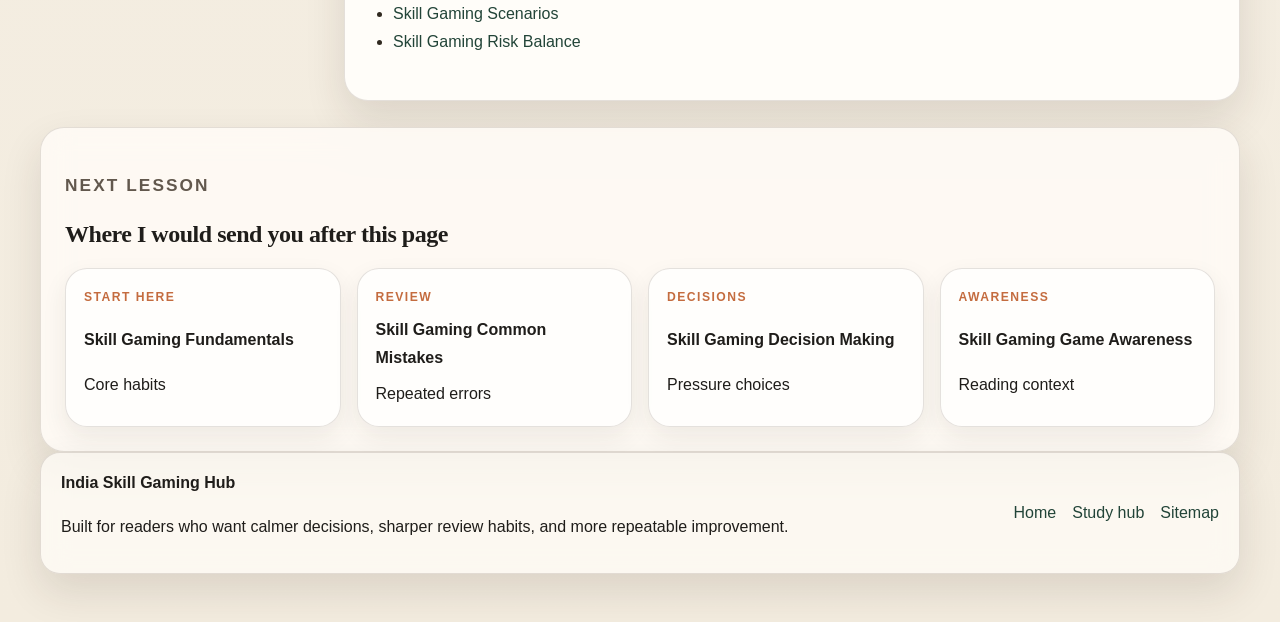
==== commit 85a7416c: "fix: 调整html样式" ====
--- a/advanced-concepts.html
+++ b/advanced-concepts.html
@@ -41,7 +41,7 @@
         </span>
       </a>
       <button class="menu-toggle" type="button" aria-expanded="false" aria-controls="site-nav">Menu</button>
-      <nav id="site-nav" class="site-nav"><a href="index.html">Home</a><a href="fundamentals.html">Start</a><a href="common-mistakes.html">Mistakes</a><a href="decision-making.html">Decisions</a><a href="game-awareness.html">Awareness</a><a href="pattern-recognition.html">Patterns</a><a href="risk-balance.html">Risk</a><a href="scenarios.html">Scenarios</a><a href="strategic-thinking.html">Strategy</a><a href="advanced-concepts.html" class="active">Advanced</a></nav>
+      <nav id="site-nav" class="site-nav"><a href="index.html">Home</a><a href="fundamentals.html">Start</a><a href="common-mistakes.html">Mistakes</a><a href="decision-making.html">Decisions</a><a href="game-awareness.html">Awareness</a><a href="pattern-recognition.html">Patterns</a><a href="play-styles.html">Styles</a><a href="risk-balance.html">Risk</a><a href="scenarios.html">Scenarios</a><a href="strategic-thinking.html">Strategy</a><a href="advanced-concepts.html" class="active">Advanced</a></nav>
     </header>
     <main>
       <section class="hero article-hero">
@@ -141,7 +141,8 @@
       </div>
       <div class="footer-links">
         <a href="index.html">Home</a>
-        <a href="https://market-lab-cmd.github.io/india-skill-gaming-hub/">External Reference</a>
+        <a href="index.html">Study hub</a>
+        <a href="sitemap.xml">Sitemap</a>
       </div>
     </footer>
   </div>
--- a/assets/css/index.css
+++ b/assets/css/index.css
@@ -175,10 +175,17 @@
 
 .hero {
   display: grid;
-  grid-template-columns: minmax(0, 1.15fr) minmax(300px, 0.85fr);
-  gap: 30px;
-  padding: 26px;
-  align-items: center;
+  grid-template-columns: minmax(0, 1fr) minmax(360px, 1fr);
+  gap: clamp(28px, 4vw, 56px);
+  padding: clamp(26px, 4vw, 48px);
+  align-items: stretch;
+}
+
+.hero-copy {
+  display: flex;
+  flex-direction: column;
+  justify-content: center;
+  min-width: 0;
 }
 
 .hero-copy h1,
@@ -193,8 +200,9 @@
 }
 
 .hero-copy h1 {
-  margin: 10px 0 14px;
-  font-size: clamp(2.4rem, 4vw, 4.6rem);
+  max-width: 11.5em;
+  margin: 10px 0 16px;
+  font-size: clamp(2.45rem, 3.2vw, 4rem);
 }
 
 .eyebrow,
@@ -215,6 +223,10 @@
   color: var(--muted);
 }
 
+.hero-summary {
+  max-width: 64ch;
+}
+
 .hero-points,
 .hero-actions,
 .pathway-steps,
@@ -268,13 +280,36 @@
   text-decoration: none;
 }
 
+.hero-visual {
+  display: flex;
+  min-height: 100%;
+}
+
 .hero-visual img,
 .guide-card img {
   width: 100%;
-  height: auto;
   object-fit: cover;
   border-radius: 22px;
   box-shadow: 0 18px 34px rgba(44, 34, 25, 0.18);
+}
+
+.hero-visual img {
+  height: 100%;
+  min-height: 360px;
+  max-height: 520px;
+  object-position: center;
+}
+
+.home-hero .hero-copy h1 {
+  max-width: 10.8em;
+}
+
+.home-hero .hero-visual img {
+  min-height: 430px;
+}
+
+.article-hero .hero-copy h1 {
+  font-size: clamp(2.25rem, 3vw, 3.65rem);
 }
 
 .story-panel,
@@ -491,6 +526,17 @@
 
   .page-toc {
     position: static;
+  }
+
+  .hero-copy h1,
+  .home-hero .hero-copy h1 {
+    max-width: 100%;
+  }
+
+  .hero-visual img,
+  .home-hero .hero-visual img {
+    min-height: 320px;
+    max-height: 420px;
   }
 }
 
@@ -533,6 +579,17 @@
     padding: 18px;
   }
 
+  .hero-copy h1,
+  .article-hero .hero-copy h1 {
+    font-size: clamp(2rem, 9vw, 2.8rem);
+  }
+
+  .hero-visual img,
+  .home-hero .hero-visual img {
+    min-height: 220px;
+    max-height: 300px;
+  }
+
   .hero-points,
   .hero-actions {
     grid-template-columns: 1fr;
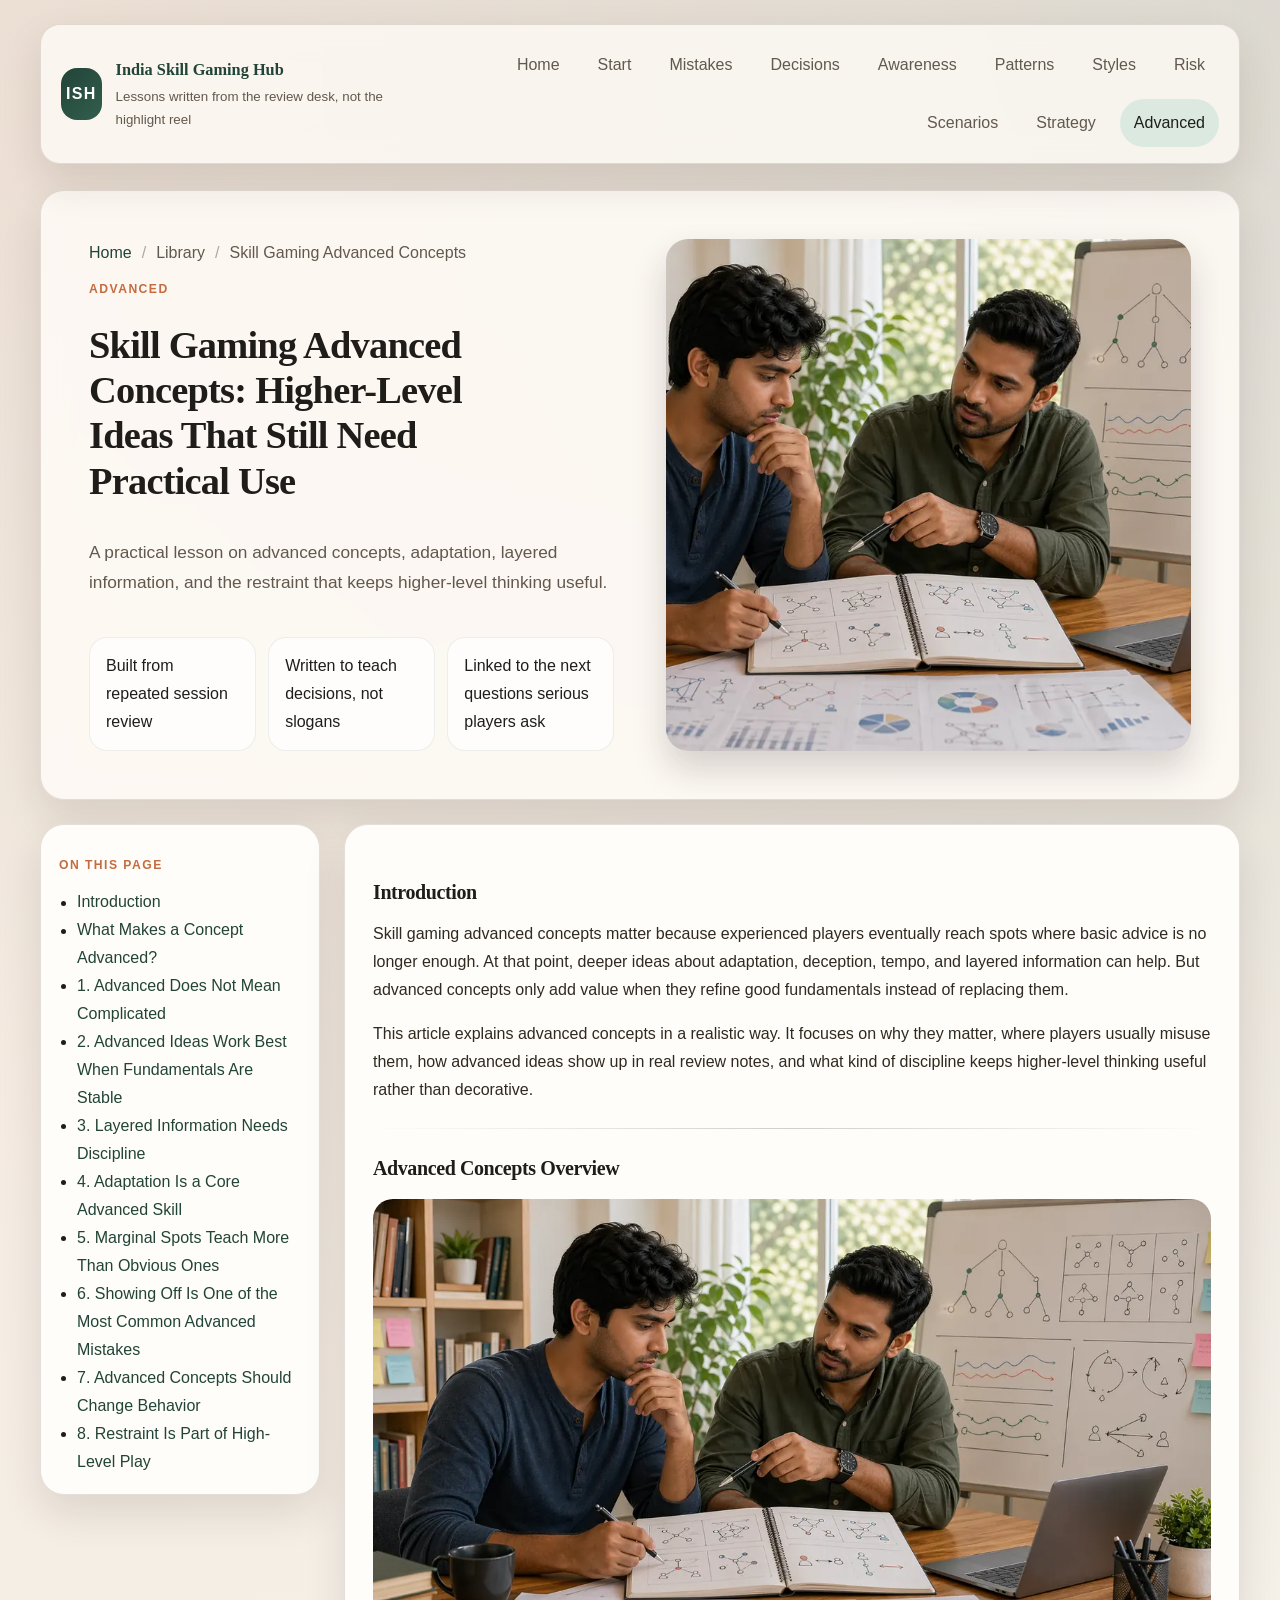
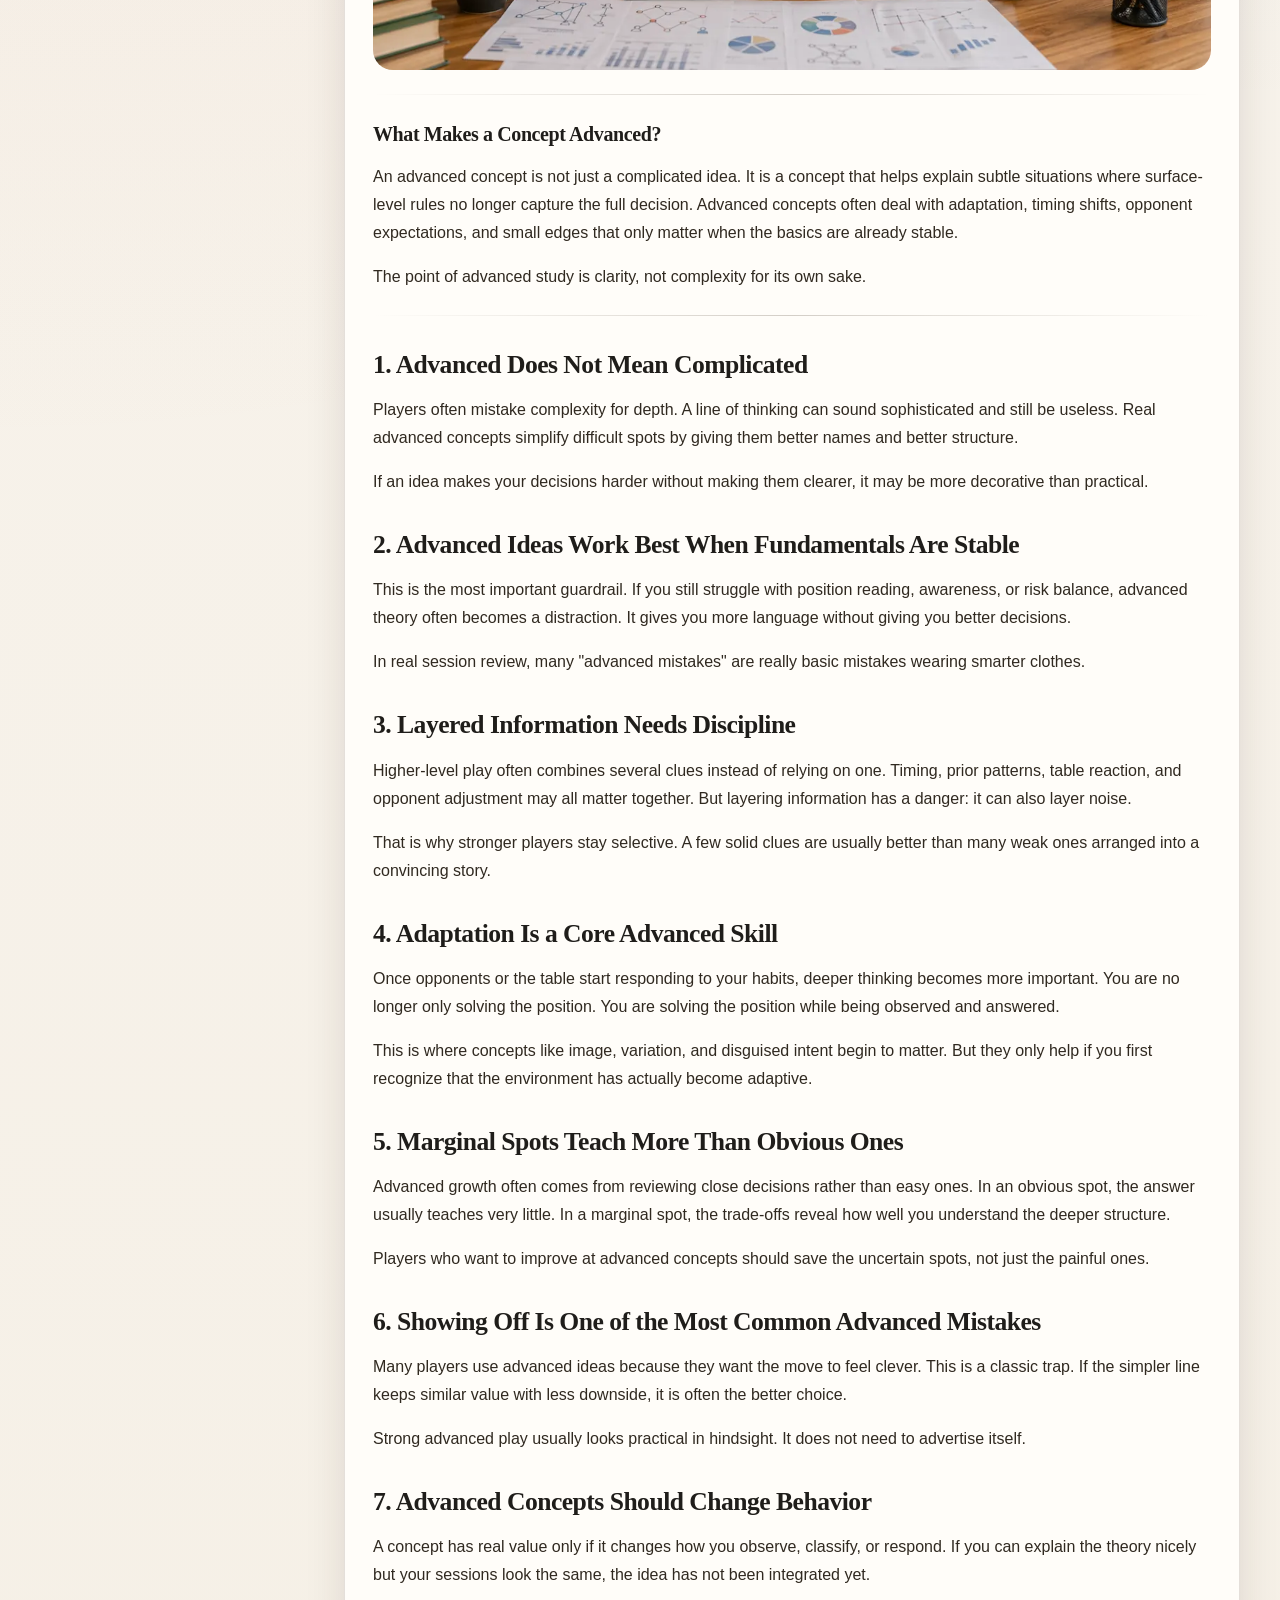
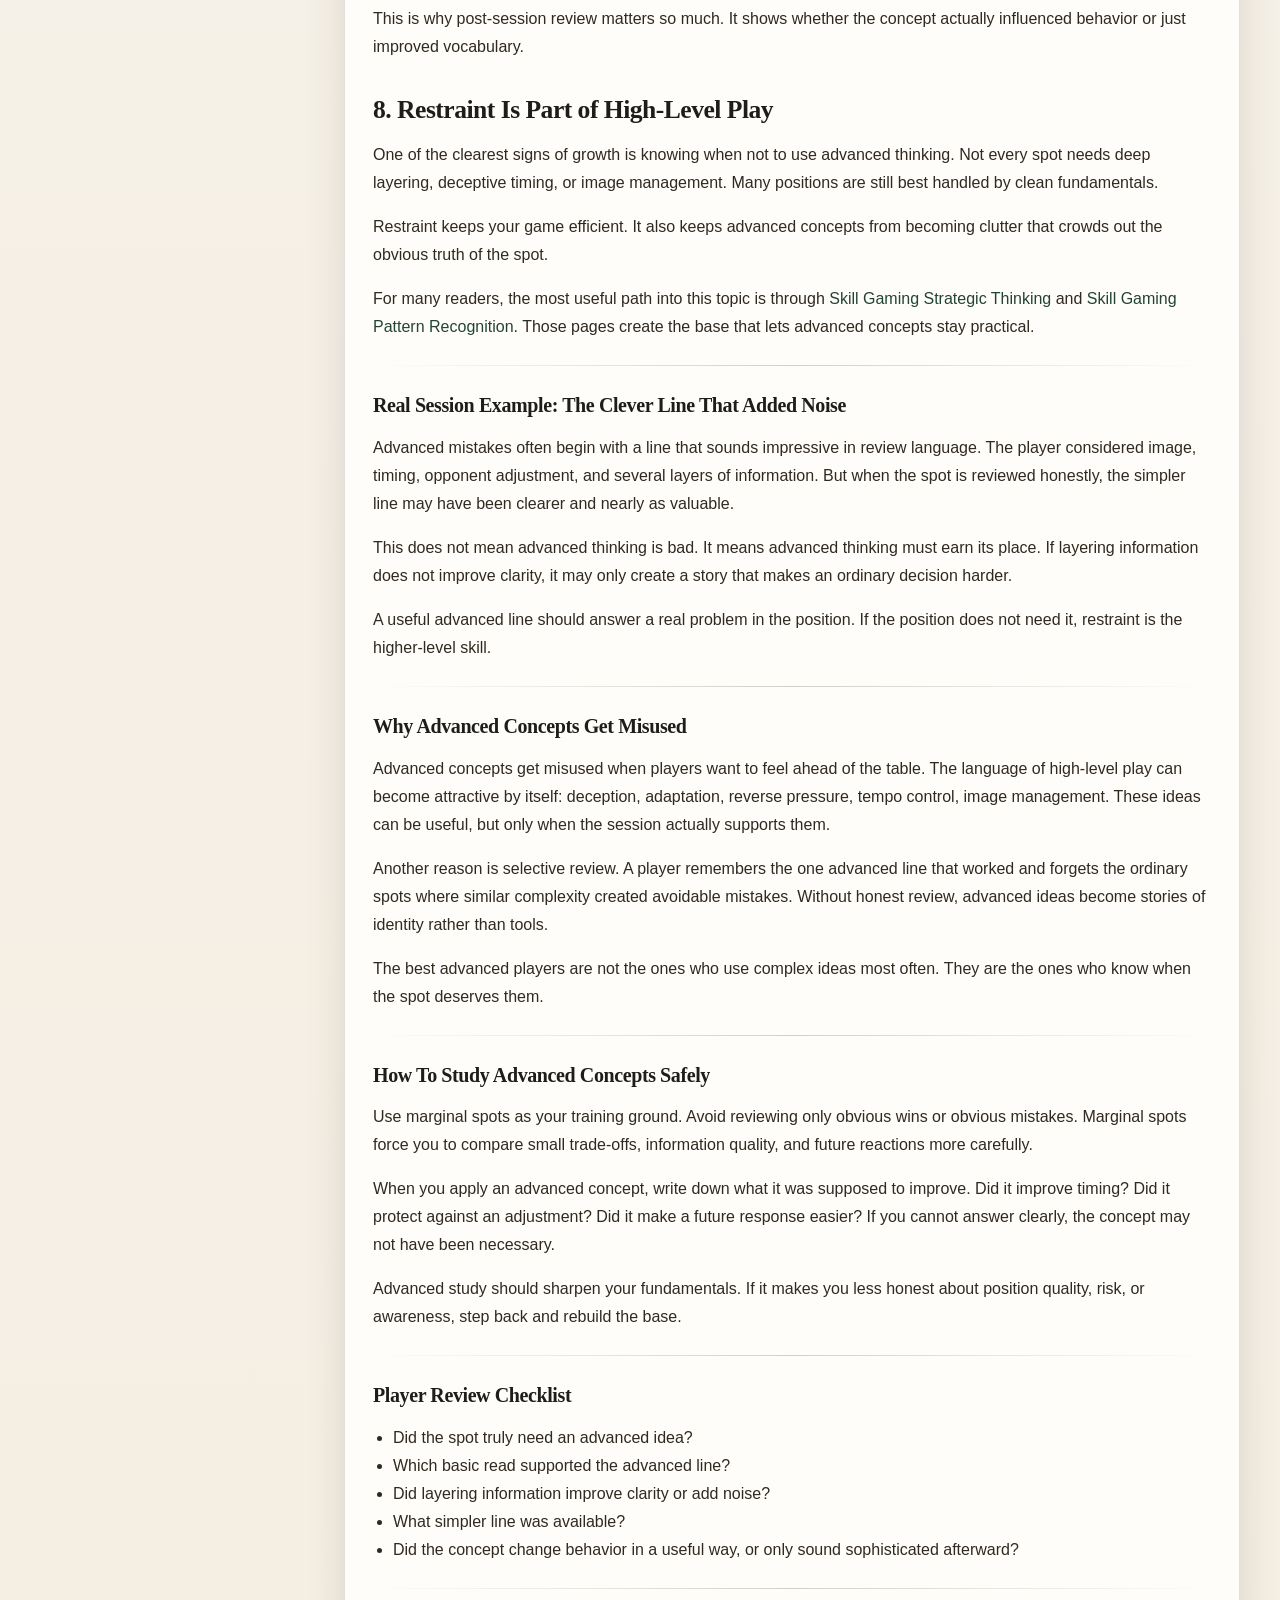
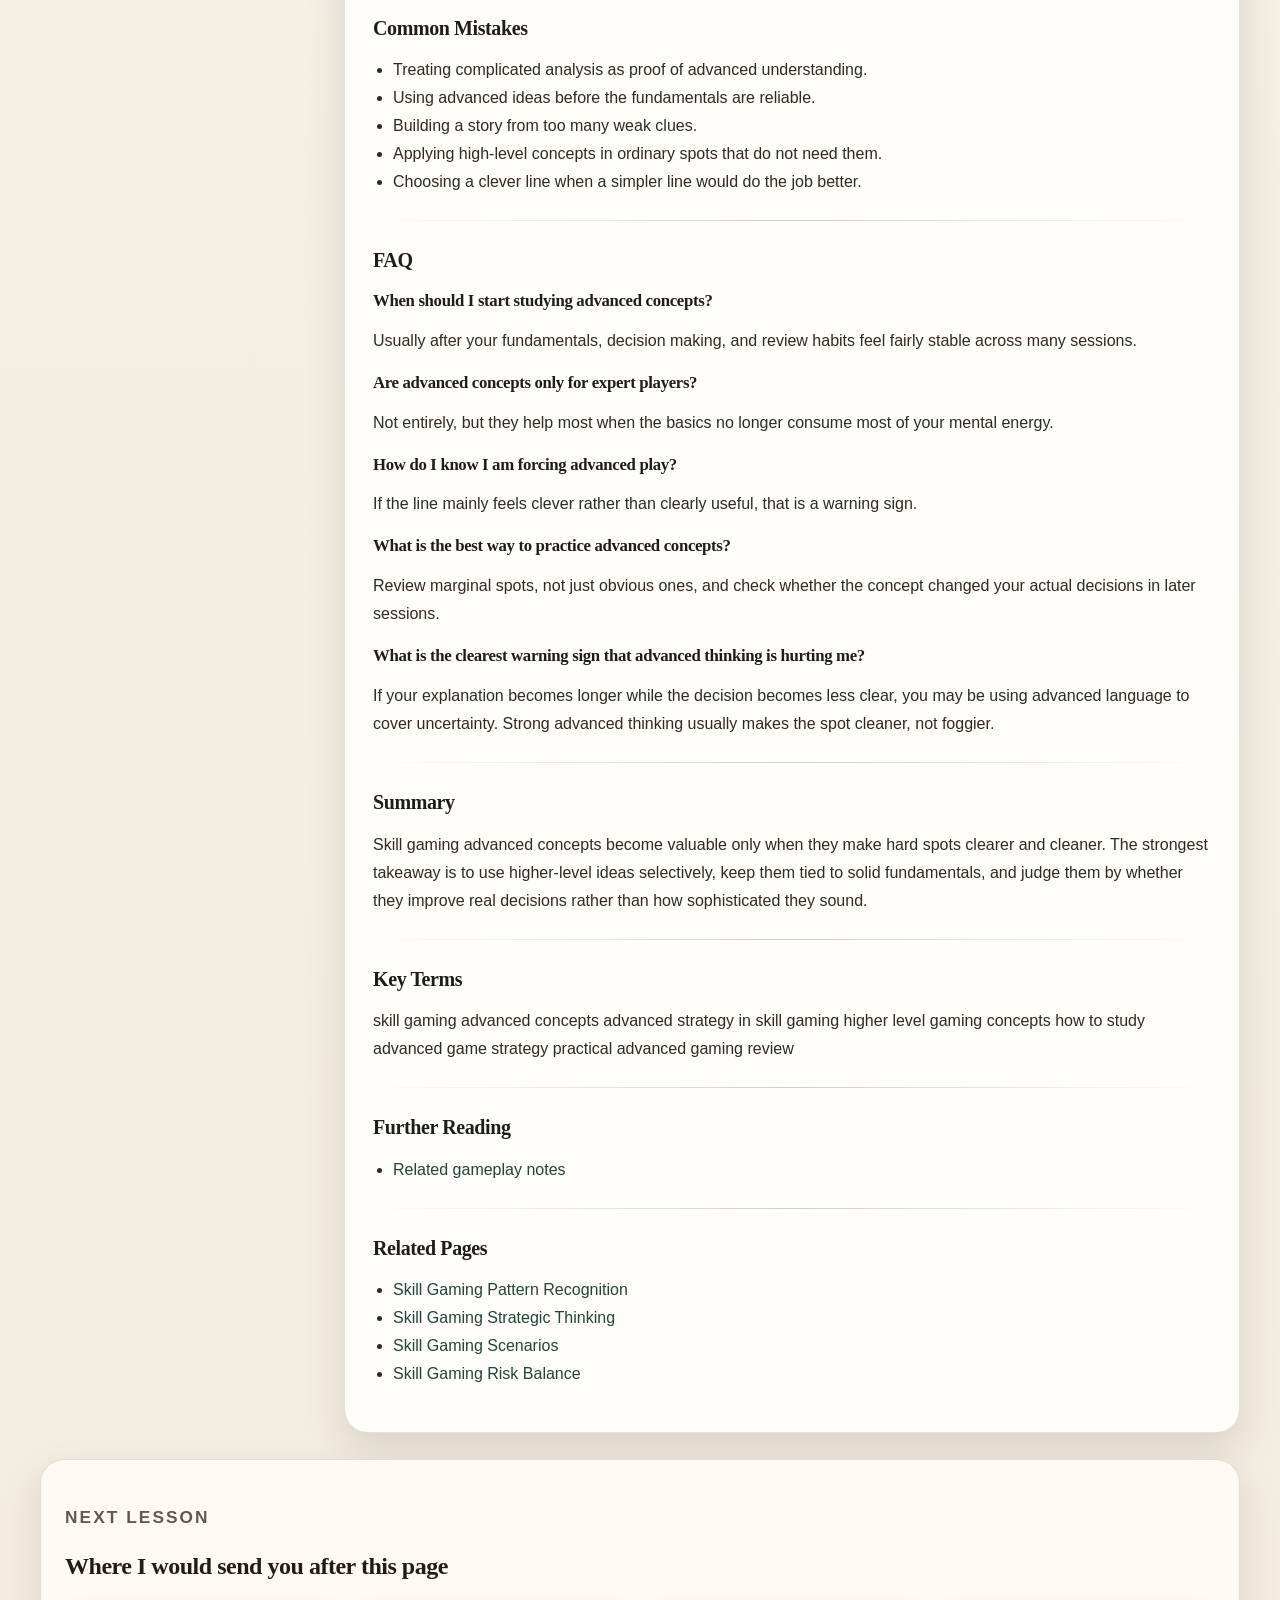
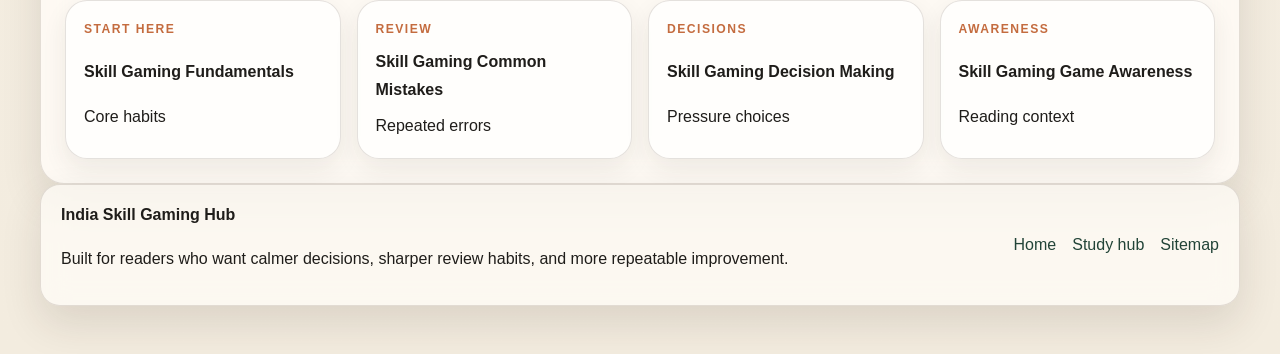
==== commit d4789926: "docs: 为多个页面添加真实案例和练习方法 为fundamentals.html、common-mistakes.html等页面添加"真实案例"、"常见原因"和"练习方法"章节 新增"玩家检查清单"" ====
--- a/advanced-concepts.html
+++ b/advanced-concepts.html
@@ -100,6 +100,24 @@
 <p>Restraint keeps your game efficient. It also keeps advanced concepts from becoming clutter that crowds out the obvious truth of the spot.</p>
 <p>For many readers, the most useful path into this topic is through <a href="strategic-thinking.html">Skill Gaming Strategic Thinking</a> and <a href="pattern-recognition.html">Skill Gaming Pattern Recognition</a>. Those pages create the base that lets advanced concepts stay practical.</p>
 <hr class="divider" />
+<h3 id="real-session-example-the-clever-line-that-added-noise">Real Session Example: The Clever Line That Added Noise</h3>
+<p>Advanced mistakes often begin with a line that sounds impressive in review language. The player considered image, timing, opponent adjustment, and several layers of information. But when the spot is reviewed honestly, the simpler line may have been clearer and nearly as valuable.</p>
+<p>This does not mean advanced thinking is bad. It means advanced thinking must earn its place. If layering information does not improve clarity, it may only create a story that makes an ordinary decision harder.</p>
+<p>A useful advanced line should answer a real problem in the position. If the position does not need it, restraint is the higher-level skill.</p>
+<hr class="divider" />
+<h3 id="why-advanced-concepts-get-misused">Why Advanced Concepts Get Misused</h3>
+<p>Advanced concepts get misused when players want to feel ahead of the table. The language of high-level play can become attractive by itself: deception, adaptation, reverse pressure, tempo control, image management. These ideas can be useful, but only when the session actually supports them.</p>
+<p>Another reason is selective review. A player remembers the one advanced line that worked and forgets the ordinary spots where similar complexity created avoidable mistakes. Without honest review, advanced ideas become stories of identity rather than tools.</p>
+<p>The best advanced players are not the ones who use complex ideas most often. They are the ones who know when the spot deserves them.</p>
+<hr class="divider" />
+<h3 id="how-to-study-advanced-concepts-safely">How To Study Advanced Concepts Safely</h3>
+<p>Use marginal spots as your training ground. Avoid reviewing only obvious wins or obvious mistakes. Marginal spots force you to compare small trade-offs, information quality, and future reactions more carefully.</p>
+<p>When you apply an advanced concept, write down what it was supposed to improve. Did it improve timing? Did it protect against an adjustment? Did it make a future response easier? If you cannot answer clearly, the concept may not have been necessary.</p>
+<p>Advanced study should sharpen your fundamentals. If it makes you less honest about position quality, risk, or awareness, step back and rebuild the base.</p>
+<hr class="divider" />
+<h3 id="player-review-checklist">Player Review Checklist</h3>
+<ul><li>Did the spot truly need an advanced idea?</li><li>Which basic read supported the advanced line?</li><li>Did layering information improve clarity or add noise?</li><li>What simpler line was available?</li><li>Did the concept change behavior in a useful way, or only sound sophisticated afterward?</li></ul>
+<hr class="divider" />
 <h3 id="common-mistakes">Common Mistakes</h3>
 <ul><li>Treating complicated analysis as proof of advanced understanding.</li><li>Using advanced ideas before the fundamentals are reliable.</li><li>Building a story from too many weak clues.</li><li>Applying high-level concepts in ordinary spots that do not need them.</li><li>Choosing a clever line when a simpler line would do the job better.</li></ul>
 <hr class="divider" />
@@ -112,6 +130,8 @@
 <p>If the line mainly feels clever rather than clearly useful, that is a warning sign.</p>
 <h4 id="8-restraint-is-part-of-high-level-play-what-is-the-best-way-to-practice-advanced-concepts">What is the best way to practice advanced concepts?</h4>
 <p>Review marginal spots, not just obvious ones, and check whether the concept changed your actual decisions in later sessions.</p>
+<h4 id="what-is-the-clearest-warning-sign-that-advanced-thinking-is-hurting-me">What is the clearest warning sign that advanced thinking is hurting me?</h4>
+<p>If your explanation becomes longer while the decision becomes less clear, you may be using advanced language to cover uncertainty. Strong advanced thinking usually makes the spot cleaner, not foggier.</p>
 <hr class="divider" />
 <h3 id="summary">Summary</h3>
 <p>Skill gaming advanced concepts become valuable only when they make hard spots clearer and cleaner. The strongest takeaway is to use higher-level ideas selectively, keep them tied to solid fundamentals, and judge them by whether they improve real decisions rather than how sophisticated they sound.</p>
